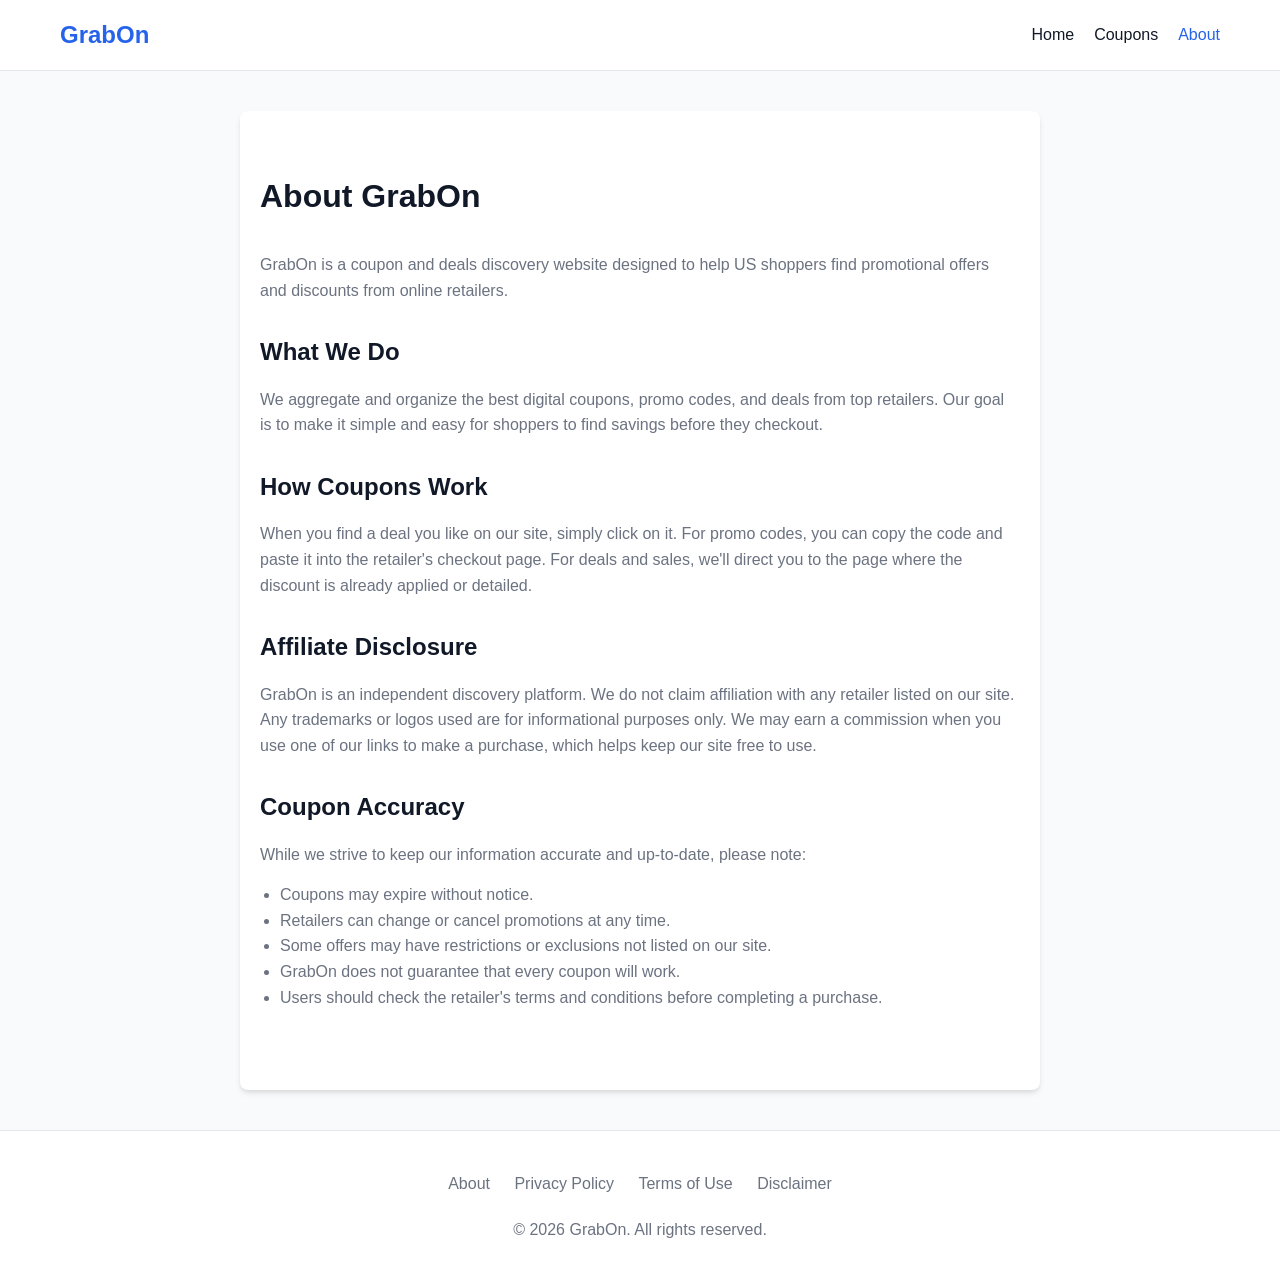
==== about.html @ a4d5845e "Update website" ====
<!DOCTYPE html>
<html lang="en">
<head>
    <meta charset="UTF-8">
    <meta name="viewport" content="width=device-width, initial-scale=1.0">
    <title>About Us - GrabOn</title>
    <link rel="stylesheet" href="css/style.css">
</head>
<body>

    <header>
        <div class="container header-inner">
            <a href="index.html" class="logo">GrabOn</a>
            <nav class="nav-links" id="nav-links">
                <a href="index.html">Home</a>
                <a href="coupons.html">Coupons</a>
                <a href="about.html" style="color:var(--primary);">About</a>
            </nav>
            <button class="mobile-menu-btn" id="mobile-menu-btn">☰</button>
        </div>
    </header>

    <div class="container">
        <div class="text-page">
            <h1>About GrabOn</h1>
            <p>GrabOn is a coupon and deals discovery website designed to help US shoppers find promotional offers and discounts from online retailers.</p>
            
            <h2>What We Do</h2>
            <p>We aggregate and organize the best digital coupons, promo codes, and deals from top retailers. Our goal is to make it simple and easy for shoppers to find savings before they checkout.</p>
            
            <h2>How Coupons Work</h2>
            <p>When you find a deal you like on our site, simply click on it. For promo codes, you can copy the code and paste it into the retailer's checkout page. For deals and sales, we'll direct you to the page where the discount is already applied or detailed.</p>
            
            <h2>Affiliate Disclosure</h2>
            <p>GrabOn is an independent discovery platform. We do not claim affiliation with any retailer listed on our site. Any trademarks or logos used are for informational purposes only. We may earn a commission when you use one of our links to make a purchase, which helps keep our site free to use.</p>
            
            <h2>Coupon Accuracy</h2>
            <p>While we strive to keep our information accurate and up-to-date, please note:</p>
            <ul>
                <li>Coupons may expire without notice.</li>
                <li>Retailers can change or cancel promotions at any time.</li>
                <li>Some offers may have restrictions or exclusions not listed on our site.</li>
                <li>GrabOn does not guarantee that every coupon will work.</li>
                <li>Users should check the retailer's terms and conditions before completing a purchase.</li>
            </ul>
        </div>
    </div>

    <footer>
        <div class="container">
            <div class="footer-links">
                <a href="about.html">About</a>
                <a href="privacy-policy.html">Privacy Policy</a>
                <a href="terms.html">Terms of Use</a>
                <a href="disclaimer.html">Disclaimer</a>
            </div>
            <p>&copy; 2026 GrabOn. All rights reserved.</p>
        </div>
    </footer>

    <script src="js/script.js"></script>
</body>
</html>
---- css/style.css ----
/* style.css */
:root {
    --primary: #2563eb;
    --primary-hover: #1d4ed8;
    --success: #16a34a;
    --success-hover: #15803d;
    --dark: #111827;
    --muted: #6b7280;
    --light: #f8fafc;
    --border: #e5e7eb;
    --white: #ffffff;
    --shadow: 0 4px 6px -1px rgba(0, 0, 0, 0.1), 0 2px 4px -1px rgba(0, 0, 0, 0.06);
    --shadow-lg: 0 10px 15px -3px rgba(0, 0, 0, 0.1), 0 4px 6px -2px rgba(0, 0, 0, 0.05);
    --radius: 8px;
    --radius-lg: 12px;
}

* {
    box-sizing: border-box;
    margin: 0;
    padding: 0;
}

body {
    font-family: -apple-system, BlinkMacSystemFont, "Segoe UI", Roboto, Helvetica, Arial, sans-serif;
    color: var(--dark);
    background-color: var(--light);
    line-height: 1.6;
}

a {
    color: var(--primary);
    text-decoration: none;
}

a:hover {
    text-decoration: underline;
}

img {
    max-width: 100%;
    height: auto;
}

.container {
    max-width: 1200px;
    margin: 0 auto;
    padding: 0 20px;
}

/* Header */
header {
    background-color: var(--white);
    border-bottom: 1px solid var(--border);
    position: sticky;
    top: 0;
    z-index: 100;
}

.header-inner {
    display: flex;
    justify-content: space-between;
    align-items: center;
    height: 70px;
}

.logo {
    font-size: 1.5rem;
    font-weight: 700;
    color: var(--primary);
    text-decoration: none;
}

.logo:hover {
    text-decoration: none;
}

.nav-links {
    display: flex;
    gap: 20px;
}

.nav-links a {
    color: var(--dark);
    font-weight: 500;
}

.nav-links a:hover {
    color: var(--primary);
    text-decoration: none;
}

.header-search {
    display: flex;
    align-items: center;
}

.header-search input {
    padding: 8px 12px;
    border: 1px solid var(--border);
    border-radius: var(--radius) 0 0 var(--radius);
    outline: none;
    font-size: 0.9rem;
}

.header-search button {
    padding: 8px 16px;
    background-color: var(--primary);
    color: var(--white);
    border: 1px solid var(--primary);
    border-radius: 0 var(--radius) var(--radius) 0;
    cursor: pointer;
    font-size: 0.9rem;
}

.mobile-menu-btn {
    display: none;
    background: none;
    border: none;
    font-size: 1.5rem;
    cursor: pointer;
    color: var(--dark);
}

/* Hero */
.hero {
    background-color: var(--white);
    padding: 60px 20px;
    text-align: center;
    border-bottom: 1px solid var(--border);
}

.hero h1 {
    font-size: 2.5rem;
    margin-bottom: 15px;
}

.hero p {
    font-size: 1.2rem;
    color: var(--muted);
    margin-bottom: 30px;
}

.hero-search {
    max-width: 600px;
    margin: 0 auto;
    display: flex;
    box-shadow: var(--shadow);
    border-radius: var(--radius);
}

.hero-search input {
    flex-grow: 1;
    padding: 15px 20px;
    border: 1px solid var(--border);
    border-radius: var(--radius) 0 0 var(--radius);
    font-size: 1rem;
    outline: none;
}

.hero-search button {
    padding: 15px 30px;
    background-color: var(--primary);
    color: var(--white);
    border: none;
    border-radius: 0 var(--radius) var(--radius) 0;
    font-size: 1rem;
    font-weight: 600;
    cursor: pointer;
}

/* Sections */
.section {
    padding: 60px 0;
}

.section-title {
    font-size: 2rem;
    margin-bottom: 30px;
    text-align: center;
}

/* Stores */
.stores-grid {
    display: grid;
    grid-template-columns: repeat(auto-fill, minmax(200px, 1fr));
    gap: 20px;
}

.store-card {
    background: var(--white);
    border: 1px solid var(--border);
    border-radius: var(--radius);
    padding: 20px;
    text-align: center;
    transition: transform 0.2s, box-shadow 0.2s;
}

.store-card:hover {
    transform: translateY(-5px);
    box-shadow: var(--shadow);
}

.store-icon {
    width: 60px;
    height: 60px;
    background-color: var(--light);
    border-radius: 50%;
    display: flex;
    align-items: center;
    justify-content: center;
    margin: 0 auto 15px;
    font-size: 1.5rem;
    font-weight: bold;
    color: var(--primary);
}

.store-name {
    font-weight: 600;
    font-size: 1.1rem;
    margin-bottom: 5px;
}

.store-deals {
    color: var(--muted);
    font-size: 0.9rem;
    margin-bottom: 15px;
}

.btn-outline {
    display: inline-block;
    padding: 8px 16px;
    border: 1px solid var(--primary);
    color: var(--primary);
    border-radius: var(--radius);
    font-weight: 500;
    transition: all 0.2s;
}

.btn-outline:hover {
    background-color: var(--primary);
    color: var(--white);
    text-decoration: none;
}

/* Coupons Grid */
.coupons-grid {
    display: grid;
    grid-template-columns: repeat(auto-fill, minmax(300px, 1fr));
    gap: 20px;
}

.coupon-card {
    background: var(--white);
    border: 1px solid var(--border);
    border-radius: var(--radius-lg);
    padding: 20px;
    display: flex;
    flex-direction: column;
    box-shadow: var(--shadow);
    transition: transform 0.2s;
}

.coupon-card:hover {
    transform: translateY(-3px);
}

.coupon-header {
    display: flex;
    justify-content: space-between;
    align-items: center;
    margin-bottom: 15px;
}

.coupon-store {
    font-weight: 700;
    font-size: 1.2rem;
    color: var(--dark);
}

.badge {
    padding: 4px 8px;
    border-radius: 4px;
    font-size: 0.8rem;
    font-weight: 700;
}

.badge-coupon {
    background-color: #fef3c7;
    color: #b45309;
}

.badge-deal {
    background-color: #d1fae5;
    color: var(--success);
}

.coupon-discount {
    font-size: 1.8rem;
    font-weight: 800;
    color: var(--success);
    margin-bottom: 10px;
}

.coupon-title {
    font-size: 1.1rem;
    font-weight: 600;
    margin-bottom: 10px;
}

.coupon-desc {
    color: var(--muted);
    font-size: 0.95rem;
    margin-bottom: 15px;
    flex-grow: 1;
}

.coupon-meta {
    display: flex;
    justify-content: space-between;
    font-size: 0.85rem;
    color: var(--muted);
    margin-bottom: 15px;
}

.btn-get-coupon {
    width: 100%;
    padding: 12px;
    background-color: var(--success);
    color: var(--white);
    border: none;
    border-radius: var(--radius);
    font-weight: 600;
    font-size: 1rem;
    cursor: pointer;
    transition: background-color 0.2s;
}

.btn-get-coupon:hover {
    background-color: var(--success-hover);
}

/* Modal */
.modal-overlay {
    position: fixed;
    top: 0;
    left: 0;
    width: 100%;
    height: 100%;
    background-color: rgba(17, 24, 39, 0.7);
    display: flex;
    align-items: center;
    justify-content: center;
    z-index: 1000;
    opacity: 0;
    visibility: hidden;
    transition: all 0.3s;
}

.modal-overlay.active {
    opacity: 1;
    visibility: visible;
}

.modal {
    background: var(--white);
    border-radius: var(--radius-lg);
    width: 90%;
    max-width: 500px;
    padding: 30px;
    position: relative;
    text-align: center;
    box-shadow: var(--shadow-lg);
    transform: scale(0.9);
    transition: transform 0.3s;
}

.modal-overlay.active .modal {
    transform: scale(1);
}

.modal-close {
    position: absolute;
    top: 15px;
    right: 15px;
    background: none;
    border: none;
    font-size: 1.5rem;
    cursor: pointer;
    color: var(--muted);
}

.modal-discount {
    font-size: 2.5rem;
    font-weight: 800;
    color: var(--success);
    margin-bottom: 5px;
}

.modal-store {
    font-size: 1.2rem;
    font-weight: 600;
    margin-bottom: 20px;
}

.modal-title {
    margin-bottom: 25px;
    color: var(--muted);
}

.code-box {
    background: var(--light);
    border: 2px dashed var(--border);
    border-radius: var(--radius);
    padding: 15px;
    font-size: 1.5rem;
    font-family: monospace;
    font-weight: bold;
    letter-spacing: 2px;
    margin-bottom: 20px;
}

.btn-copy {
    display: block;
    width: 100%;
    padding: 15px;
    background-color: var(--primary);
    color: var(--white);
    border: none;
    border-radius: var(--radius);
    font-weight: 600;
    font-size: 1.1rem;
    cursor: pointer;
    margin-bottom: 15px;
}

.btn-copy:hover {
    background-color: var(--primary-hover);
}

.btn-visit {
    display: block;
    width: 100%;
    padding: 15px;
    background-color: var(--white);
    color: var(--dark);
    border: 1px solid var(--border);
    border-radius: var(--radius);
    font-weight: 600;
    font-size: 1.1rem;
    cursor: pointer;
    text-decoration: none;
}

.btn-visit:hover {
    background-color: var(--light);
    text-decoration: none;
}

.copy-success {
    color: var(--success);
    font-weight: 600;
    margin-top: -10px;
    margin-bottom: 15px;
    display: none;
}

/* Features */
.features-grid {
    display: grid;
    grid-template-columns: repeat(auto-fit, minmax(250px, 1fr));
    gap: 30px;
    text-align: center;
}

.feature-card {
    padding: 20px;
}

.feature-icon {
    width: 80px;
    height: 80px;
    background-color: var(--primary);
    color: var(--white);
    border-radius: 50%;
    display: flex;
    align-items: center;
    justify-content: center;
    font-size: 2rem;
    margin: 0 auto 20px;
}

/* Newsletter */
.newsletter {
    background-color: var(--dark);
    color: var(--white);
    text-align: center;
    padding: 60px 20px;
}

.newsletter h2 {
    margin-bottom: 15px;
}

.newsletter p {
    margin-bottom: 30px;
    color: #9ca3af;
}

.newsletter-form {
    max-width: 500px;
    margin: 0 auto;
    display: flex;
}

.newsletter-form input {
    flex-grow: 1;
    padding: 12px 20px;
    border: none;
    border-radius: var(--radius) 0 0 var(--radius);
    outline: none;
}

.newsletter-form button {
    padding: 12px 25px;
    background-color: var(--primary);
    color: var(--white);
    border: none;
    border-radius: 0 var(--radius) var(--radius) 0;
    cursor: pointer;
    font-weight: 600;
}

.newsletter-msg {
    margin-top: 15px;
    color: var(--success);
    display: none;
}

/* Footer */
footer {
    background-color: var(--white);
    border-top: 1px solid var(--border);
    padding: 40px 20px;
    text-align: center;
    color: var(--muted);
}

.footer-links {
    margin-bottom: 20px;
}

.footer-links a {
    color: var(--muted);
    margin: 0 10px;
}

.footer-links a:hover {
    color: var(--primary);
}

/* Coupons Page Layout */
.coupons-layout {
    display: flex;
    gap: 30px;
    margin-top: 40px;
}

.sidebar {
    width: 250px;
    flex-shrink: 0;
}

.main-content {
    flex-grow: 1;
}

.filter-group {
    background: var(--white);
    border: 1px solid var(--border);
    border-radius: var(--radius);
    padding: 20px;
    margin-bottom: 20px;
}

.filter-group h3 {
    margin-bottom: 15px;
    font-size: 1.1rem;
    border-bottom: 1px solid var(--border);
    padding-bottom: 10px;
}

.filter-btn {
    display: block;
    width: 100%;
    text-align: left;
    background: none;
    border: none;
    padding: 8px 0;
    color: var(--muted);
    cursor: pointer;
    font-size: 1rem;
}

.filter-btn:hover, .filter-btn.active {
    color: var(--primary);
    font-weight: 600;
}

.filter-select {
    width: 100%;
    padding: 10px;
    border: 1px solid var(--border);
    border-radius: var(--radius);
    outline: none;
}

.page-header {
    display: flex;
    justify-content: space-between;
    align-items: center;
    margin-bottom: 20px;
}

/* Text Pages */
.text-page {
    max-width: 800px;
    margin: 0 auto;
    padding: 60px 20px;
    background: var(--white);
    border-radius: var(--radius);
    margin-top: 40px;
    margin-bottom: 40px;
    box-shadow: var(--shadow);
}

.text-page h1 {
    margin-bottom: 30px;
    color: var(--dark);
}

.text-page h2 {
    margin-top: 30px;
    margin-bottom: 15px;
}

.text-page p {
    margin-bottom: 15px;
    color: var(--muted);
}

.text-page ul {
    margin-bottom: 20px;
    margin-left: 20px;
    color: var(--muted);
}

/* Responsive */
@media (max-width: 768px) {
    .header-inner {
        flex-wrap: wrap;
    }
    
    .nav-links {
        display: none;
        width: 100%;
        flex-direction: column;
        background: var(--white);
        position: absolute;
        top: 70px;
        left: 0;
        padding: 20px;
        box-shadow: var(--shadow);
        border-bottom: 1px solid var(--border);
    }
    
    .nav-links.active {
        display: flex;
    }
    
    .header-search {
        display: none;
    }
    
    .mobile-menu-btn {
        display: block;
    }
    
    .coupons-layout {
        flex-direction: column;
    }
    
    .sidebar {
        width: 100%;
    }
}
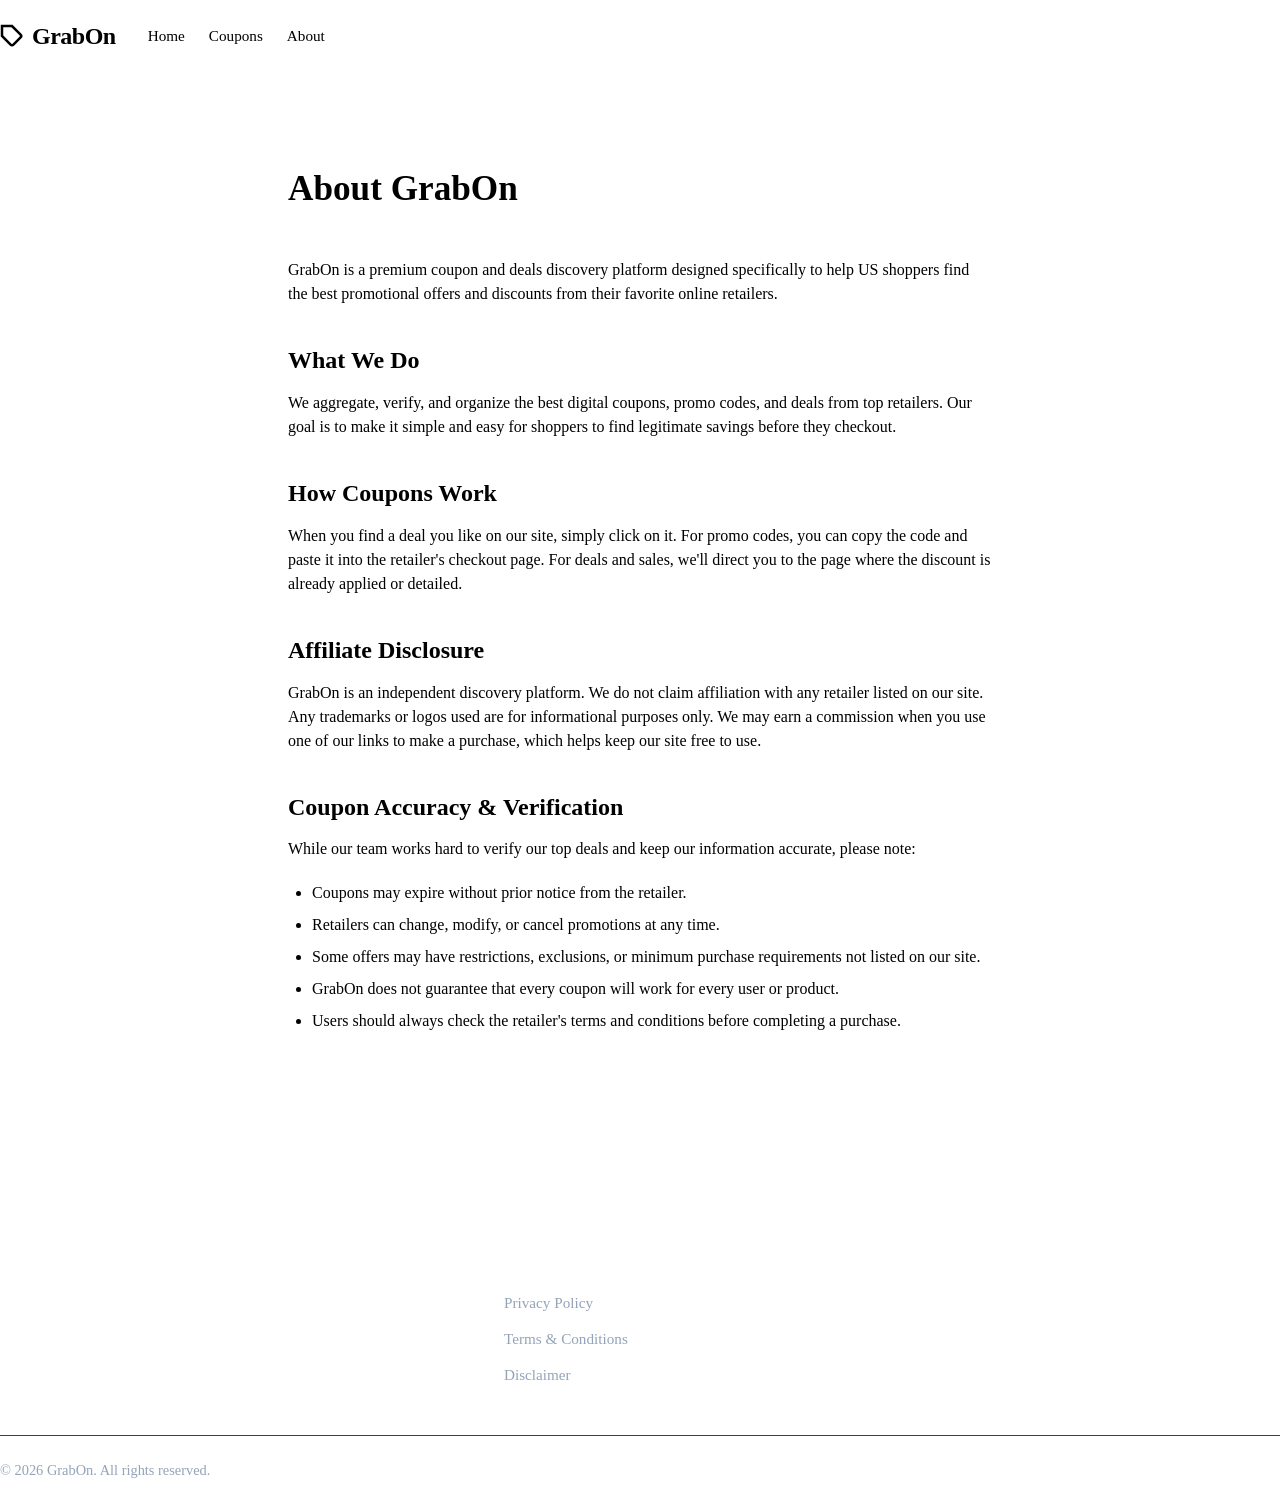
==== commit 0ae94dcf: "Redesign website" ====
--- a/about.html
+++ b/about.html
@@ -8,25 +8,32 @@
 </head>
 <body>
 
-    <header>
-        <div class="container header-inner">
-            <a href="index.html" class="logo">GrabOn</a>
-            <nav class="nav-links" id="nav-links">
-                <a href="index.html">Home</a>
-                <a href="coupons.html">Coupons</a>
-                <a href="about.html" style="color:var(--primary);">About</a>
-            </nav>
-            <button class="mobile-menu-btn" id="mobile-menu-btn">☰</button>
+    <header class="header">
+        <div class="container header-container">
+            <div class="header-left">
+                <a href="index.html" class="logo">
+                    <svg width="24" height="24" viewBox="0 0 24 24" fill="none" stroke="currentColor" stroke-width="2.5"><path d="M20.59 13.41l-7.17 7.17a2 2 0 0 1-2.83 0L2 12V2h10l8.59 8.59a2 2 0 0 1 0 2.82z"></path></svg>
+                    GrabOn
+                </a>
+                <nav class="nav-desktop">
+                    <a href="index.html">Home</a>
+                    <a href="coupons.html">Coupons</a>
+                    <a href="about.html" class="active">About</a>
+                </nav>
+            </div>
+            <button class="menu-toggle" id="mobile-menu-btn">
+                <svg width="24" height="24" viewBox="0 0 24 24" fill="none" stroke="currentColor" stroke-width="2"><path d="M3 12h18M3 6h18M3 18h18"></path></svg>
+            </button>
         </div>
     </header>
 
-    <div class="container">
-        <div class="text-page">
+    <div class="container text-page-layout">
+        <div class="prose">
             <h1>About GrabOn</h1>
-            <p>GrabOn is a coupon and deals discovery website designed to help US shoppers find promotional offers and discounts from online retailers.</p>
+            <p>GrabOn is a premium coupon and deals discovery platform designed specifically to help US shoppers find the best promotional offers and discounts from their favorite online retailers.</p>
             
             <h2>What We Do</h2>
-            <p>We aggregate and organize the best digital coupons, promo codes, and deals from top retailers. Our goal is to make it simple and easy for shoppers to find savings before they checkout.</p>
+            <p>We aggregate, verify, and organize the best digital coupons, promo codes, and deals from top retailers. Our goal is to make it simple and easy for shoppers to find legitimate savings before they checkout.</p>
             
             <h2>How Coupons Work</h2>
             <p>When you find a deal you like on our site, simply click on it. For promo codes, you can copy the code and paste it into the retailer's checkout page. For deals and sales, we'll direct you to the page where the discount is already applied or detailed.</p>
@@ -34,30 +41,42 @@
             <h2>Affiliate Disclosure</h2>
             <p>GrabOn is an independent discovery platform. We do not claim affiliation with any retailer listed on our site. Any trademarks or logos used are for informational purposes only. We may earn a commission when you use one of our links to make a purchase, which helps keep our site free to use.</p>
             
-            <h2>Coupon Accuracy</h2>
-            <p>While we strive to keep our information accurate and up-to-date, please note:</p>
+            <h2>Coupon Accuracy & Verification</h2>
+            <p>While our team works hard to verify our top deals and keep our information accurate, please note:</p>
             <ul>
-                <li>Coupons may expire without notice.</li>
-                <li>Retailers can change or cancel promotions at any time.</li>
-                <li>Some offers may have restrictions or exclusions not listed on our site.</li>
-                <li>GrabOn does not guarantee that every coupon will work.</li>
-                <li>Users should check the retailer's terms and conditions before completing a purchase.</li>
+                <li>Coupons may expire without prior notice from the retailer.</li>
+                <li>Retailers can change, modify, or cancel promotions at any time.</li>
+                <li>Some offers may have restrictions, exclusions, or minimum purchase requirements not listed on our site.</li>
+                <li>GrabOn does not guarantee that every coupon will work for every user or product.</li>
+                <li>Users should always check the retailer's terms and conditions before completing a purchase.</li>
             </ul>
         </div>
     </div>
 
-    <footer>
+    <!-- Footer -->
+    <footer class="footer">
         <div class="container">
-            <div class="footer-links">
-                <a href="about.html">About</a>
-                <a href="privacy-policy.html">Privacy Policy</a>
-                <a href="terms.html">Terms of Use</a>
-                <a href="disclaimer.html">Disclaimer</a>
+            <div class="footer-grid">
+                <div class="footer-brand">
+                    <a href="index.html" class="logo">
+                        <svg width="24" height="24" viewBox="0 0 24 24" fill="none" stroke="currentColor" stroke-width="2.5"><path d="M20.59 13.41l-7.17 7.17a2 2 0 0 1-2.83 0L2 12V2h10l8.59 8.59a2 2 0 0 1 0 2.82z"></path></svg>
+                        GrabOn
+                    </a>
+                </div>
+                <div class="footer-col">
+                    <h4>Legal</h4>
+                    <ul>
+                        <li><a href="privacy-policy.html">Privacy Policy</a></li>
+                        <li><a href="terms.html">Terms & Conditions</a></li>
+                        <li><a href="disclaimer.html">Disclaimer</a></li>
+                    </ul>
+                </div>
             </div>
-            <p>&copy; 2026 GrabOn. All rights reserved.</p>
+            <div class="footer-bottom">
+                <p>&copy; 2026 GrabOn. All rights reserved.</p>
+            </div>
         </div>
     </footer>
-
     <script src="js/script.js"></script>
 </body>
 </html>
--- a/css/style.css
+++ b/css/style.css
@@ -1,360 +1,955 @@
-/* style.css */
+/* ==========================================================================
+   Base Styles & Variables
+   ========================================================================== */
 :root {
-    --primary: #2563eb;
-    --primary-hover: #1d4ed8;
-    --success: #16a34a;
-    --success-hover: #15803d;
-    --dark: #111827;
-    --muted: #6b7280;
-    --light: #f8fafc;
-    --border: #e5e7eb;
-    --white: #ffffff;
-    --shadow: 0 4px 6px -1px rgba(0, 0, 0, 0.1), 0 2px 4px -1px rgba(0, 0, 0, 0.06);
-    --shadow-lg: 0 10px 15px -3px rgba(0, 0, 0, 0.1), 0 4px 6px -2px rgba(0, 0, 0, 0.05);
-    --radius: 8px;
+:root {
+    /* Colors - Eye Catchy Palette */
+    --primary: #4F46E5; /* Vibrant Indigo */
+    --primary-hover: #4338CA;
+    --primary-light: #EEF2FF;
+    --accent: #F97316; /* Vibrant Orange for pop */
+    --accent-hover: #EA580C;
+    --success: #10B981; /* Emerald Green */
+    --success-light: #D1FAE5;
+    --warning: #F59E0B;
+    --danger: #EF4444; /* Red for discounts */
+    
+    --dark: #0F172A;
+    --text-main: #1E293B;
+    --text-muted: #475569;
+    --bg-main: #F4F6F9; /* Slightly deeper contrast bg */
+    --bg-surface: #FFFFFF;
+    --border: #E2E8F0;
+    
+    /* Typography */
+    --font-sans: 'Inter', system-ui, -apple-system, BlinkMacSystemFont, 'Segoe UI', Roboto, sans-serif;
+    
+    /* Shadows - More pronounced */
+    --shadow-sm: 0 2px 4px 0 rgba(0, 0, 0, 0.05);
+    --shadow-md: 0 10px 15px -3px rgba(0, 0, 0, 0.08), 0 4px 6px -4px rgba(0, 0, 0, 0.04);
+    --shadow-lg: 0 20px 25px -5px rgba(0, 0, 0, 0.1), 0 8px 10px -6px rgba(0, 0, 0, 0.05);
+    --shadow-glow: 0 0 15px rgba(79, 70, 229, 0.3);
+    
+    /* Radii */
+    --radius-sm: 6px;
+    --radius-md: 8px;
     --radius-lg: 12px;
-}
-
-* {
+    --radius-xl: 16px;
+    
+    /* Spacing */
+    --container-max: 1280px;
+    --container-px: 24px;
+    --section-py: 64px;
+}
+
+*, *::before, *::after {
     box-sizing: border-box;
     margin: 0;
     padding: 0;
 }
 
+html {
+    scroll-behavior: smooth;
+}
+
 body {
-    font-family: -apple-system, BlinkMacSystemFont, "Segoe UI", Roboto, Helvetica, Arial, sans-serif;
-    color: var(--dark);
-    background-color: var(--light);
-    line-height: 1.6;
+    font-family: var(--font-sans);
+    color: var(--text-main);
+    background-color: var(--bg-main);
+    line-height: 1.5;
+    -webkit-font-smoothing: antialiased;
 }
 
 a {
     color: var(--primary);
     text-decoration: none;
+    transition: color 0.2s;
 }
 
 a:hover {
-    text-decoration: underline;
+    color: var(--primary-hover);
 }
 
 img {
     max-width: 100%;
     height: auto;
+    display: block;
+}
+
+ul {
+    list-style: none;
+}
+
+button {
+    font-family: inherit;
+    cursor: pointer;
 }
 
 .container {
-    max-width: 1200px;
+    max-width: var(--container-max);
     margin: 0 auto;
-    padding: 0 20px;
-}
-
-/* Header */
-header {
-    background-color: var(--white);
+    padding: 0 var(--container-px);
+    width: 100%;
+}
+
+/* ==========================================================================
+   Typography
+   ========================================================================== */
+h1, h2, h3, h4, h5, h6 {
+    color: var(--dark);
+    font-weight: 700;
+    line-height: 1.2;
+}
+
+.section-title {
+    font-size: 1.875rem;
+    margin-bottom: 2rem;
+}
+
+.section-subtitle {
+    font-size: 1.125rem;
+    color: var(--text-muted);
+    margin-top: -1.5rem;
+    margin-bottom: 2rem;
+}
+
+/* ==========================================================================
+   Header & Navigation
+   ========================================================================== */
+.header {
+    background: var(--bg-surface);
     border-bottom: 1px solid var(--border);
     position: sticky;
     top: 0;
-    z-index: 100;
-}
-
-.header-inner {
-    display: flex;
+    z-index: 1000;
+    box-shadow: var(--shadow-sm);
+}
+
+.header-container {
+    display: flex;
+    align-items: center;
     justify-content: space-between;
-    align-items: center;
-    height: 70px;
+    height: 72px;
+}
+
+.header-left {
+    display: flex;
+    align-items: center;
+    gap: 2rem;
 }
 
 .logo {
     font-size: 1.5rem;
-    font-weight: 700;
+    font-weight: 800;
     color: var(--primary);
-    text-decoration: none;
-}
-
-.logo:hover {
-    text-decoration: none;
-}
-
-.nav-links {
-    display: flex;
-    gap: 20px;
-}
-
-.nav-links a {
-    color: var(--dark);
+    letter-spacing: -0.5px;
+    display: flex;
+    align-items: center;
+    gap: 8px;
+}
+
+.nav-desktop {
+    display: flex;
+    gap: 1.5rem;
+    align-items: center;
+}
+
+.nav-desktop a {
+    color: var(--text-main);
     font-weight: 500;
-}
-
-.nav-links a:hover {
+    font-size: 0.95rem;
+    padding: 8px 0;
+    position: relative;
+}
+
+.nav-desktop a:hover,
+.nav-desktop a.active {
     color: var(--primary);
-    text-decoration: none;
+}
+
+.nav-desktop a::after {
+    content: '';
+    position: absolute;
+    bottom: 0;
+    left: 0;
+    width: 100%;
+    height: 2px;
+    background: var(--primary);
+    transform: scaleX(0);
+    transition: transform 0.2s ease;
+    transform-origin: left;
+}
+
+.nav-desktop a:hover::after,
+.nav-desktop a.active::after {
+    transform: scaleX(1);
+}
+
+.header-right {
+    display: flex;
+    align-items: center;
+    gap: 1rem;
 }
 
 .header-search {
-    display: flex;
-    align-items: center;
+    position: relative;
+    width: 280px;
 }
 
 .header-search input {
-    padding: 8px 12px;
+    width: 100%;
+    padding: 10px 16px 10px 40px;
     border: 1px solid var(--border);
-    border-radius: var(--radius) 0 0 var(--radius);
+    border-radius: 9999px;
+    background: var(--bg-main);
+    font-size: 0.9rem;
+    transition: all 0.2s;
+}
+
+.header-search input:focus {
     outline: none;
-    font-size: 0.9rem;
-}
-
-.header-search button {
-    padding: 8px 16px;
-    background-color: var(--primary);
-    color: var(--white);
-    border: 1px solid var(--primary);
-    border-radius: 0 var(--radius) var(--radius) 0;
-    cursor: pointer;
-    font-size: 0.9rem;
-}
-
-.mobile-menu-btn {
+    border-color: var(--primary);
+    background: var(--bg-surface);
+    box-shadow: 0 0 0 3px var(--primary-light);
+}
+
+.header-search svg {
+    position: absolute;
+    left: 14px;
+    top: 50%;
+    transform: translateY(-50%);
+    color: var(--text-muted);
+    width: 18px;
+    height: 18px;
+}
+
+.menu-toggle {
     display: none;
     background: none;
     border: none;
-    font-size: 1.5rem;
+    color: var(--text-main);
+    padding: 8px;
+}
+
+/* ==========================================================================
+   Hero Section
+   ========================================================================== */
+.hero {
+    background: linear-gradient(135deg, #4F46E5 0%, #7C3AED 100%);
+    position: relative;
+    overflow: hidden;
+    padding: 5rem 0 4rem;
+    text-align: center;
+    color: white;
+}
+
+/* Decorative background elements */
+.hero::before {
+    content: '';
+    position: absolute;
+    top: -50%;
+    left: -10%;
+    width: 50%;
+    height: 200%;
+    background: radial-gradient(circle, rgba(255,255,255,0.1) 0%, rgba(255,255,255,0) 70%);
+    transform: rotate(30deg);
+}
+.hero::after {
+    content: '';
+    position: absolute;
+    bottom: -20%;
+    right: -5%;
+    width: 40%;
+    height: 100%;
+    background: radial-gradient(circle, rgba(249,115,22,0.2) 0%, rgba(255,255,255,0) 70%);
+}
+
+.hero .container {
+    position: relative;
+    z-index: 2;
+}
+
+.hero-badge {
+    display: inline-flex;
+    align-items: center;
+    gap: 8px;
+    background: rgba(255, 255, 255, 0.2);
+    backdrop-filter: blur(10px);
+    border: 1px solid rgba(255, 255, 255, 0.3);
+    padding: 8px 16px;
+    border-radius: 9999px;
+    font-size: 0.9rem;
+    font-weight: 600;
+    color: white;
+    margin-bottom: 1.5rem;
+    box-shadow: 0 4px 15px rgba(0,0,0,0.1);
+}
+
+.hero-badge span {
+    color: #FDE047; /* Bright yellow check */
+}
+
+.hero-title {
+    font-size: 3.5rem;
+    font-weight: 800;
+    letter-spacing: -1px;
+    margin-bottom: 1.25rem;
+    color: white;
+    text-shadow: 0 2px 10px rgba(0,0,0,0.2);
+}
+
+.hero-subtitle {
+    font-size: 1.2rem;
+    color: rgba(255, 255, 255, 0.9);
+    max-width: 600px;
+    margin: 0 auto 2.5rem;
+}
+
+.hero-search-wrapper {
+    max-width: 750px;
+    margin: 0 auto 2.5rem;
+    position: relative;
+    display: flex;
+    box-shadow: 0 20px 25px -5px rgba(0, 0, 0, 0.2), 0 8px 10px -6px rgba(0, 0, 0, 0.1);
+    border-radius: 9999px;
+    background: var(--bg-surface);
+    padding: 8px;
+    transition: transform 0.3s ease;
+}
+
+.hero-search-wrapper:focus-within {
+    transform: translateY(-2px);
+    box-shadow: 0 25px 30px -5px rgba(0, 0, 0, 0.3), 0 10px 12px -6px rgba(0, 0, 0, 0.2);
+}
+
+.hero-search-wrapper input {
+    flex-grow: 1;
+    border: none;
+    padding: 16px 24px;
+    font-size: 1.1rem;
+    color: var(--dark);
+    background: transparent;
+    outline: none;
+}
+
+.hero-search-wrapper input::placeholder {
+    color: #94A3B8;
+}
+
+.btn-primary {
+    background: linear-gradient(135deg, var(--accent) 0%, #EA580C 100%);
+    color: white;
+    border: none;
+    padding: 14px 32px;
+    font-size: 1.05rem;
+    font-weight: 700;
+    border-radius: 9999px;
+    transition: all 0.2s;
+    display: inline-flex;
+    align-items: center;
+    justify-content: center;
+    gap: 8px;
+    box-shadow: 0 4px 14px rgba(249, 115, 22, 0.4);
+    text-transform: uppercase;
+    letter-spacing: 0.5px;
+}
+
+.btn-primary:hover {
+    background: linear-gradient(135deg, #EA580C 0%, #C2410C 100%);
+    transform: translateY(-1px);
+    box-shadow: 0 6px 20px rgba(249, 115, 22, 0.6);
+}
+
+.hero-trust {
+    display: flex;
+    justify-content: center;
+    gap: 2.5rem;
+    color: rgba(255, 255, 255, 0.9);
+    font-size: 0.95rem;
+    font-weight: 600;
+}
+
+.hero-trust-item {
+    display: flex;
+    align-items: center;
+    gap: 6px;
+}
+
+/* ==========================================================================
+   Sections Grid & Layout
+   ========================================================================== */
+.section {
+    padding: var(--section-py) 0;
+}
+
+.section-header {
+    display: flex;
+    justify-content: space-between;
+    align-items: flex-end;
+    margin-bottom: 2rem;
+}
+
+.section-header h2 {
+    margin-bottom: 0;
+}
+
+.view-all-link {
+    font-weight: 600;
+    font-size: 0.95rem;
+    display: flex;
+    align-items: center;
+    gap: 4px;
+}
+
+/* ==========================================================================
+   Coupon Cards
+   ========================================================================== */
+.deals-grid {
+    display: grid;
+    grid-template-columns: repeat(auto-fill, minmax(320px, 1fr));
+    gap: 30px;
+}
+
+.coupon-card {
+    background: var(--bg-surface);
+    border: 1px solid var(--border);
+    border-radius: var(--radius-xl);
+    padding: 24px;
+    display: flex;
+    flex-direction: column;
+    position: relative;
+    transition: transform 0.3s cubic-bezier(0.4, 0, 0.2, 1), box-shadow 0.3s cubic-bezier(0.4, 0, 0.2, 1);
+    box-shadow: 0 4px 6px -1px rgba(0, 0, 0, 0.05);
+}
+
+.coupon-card:hover {
+    transform: translateY(-6px);
+    box-shadow: var(--shadow-lg);
+    border-color: var(--primary-light);
+}
+
+.coupon-card::before {
+    content: '';
+    position: absolute;
+    top: 0;
+    left: 0;
+    right: 0;
+    height: 4px;
+    background: linear-gradient(90deg, var(--primary), var(--accent));
+    border-radius: var(--radius-xl) var(--radius-xl) 0 0;
+    opacity: 0;
+    transition: opacity 0.3s;
+}
+
+.coupon-card:hover::before {
+    opacity: 1;
+}
+
+.card-top {
+    display: flex;
+    justify-content: space-between;
+    align-items: flex-start;
+    margin-bottom: 20px;
+}
+
+.store-info {
+    display: flex;
+    align-items: center;
+    gap: 12px;
+}
+
+.store-logo-sm {
+    width: 56px;
+    height: 56px;
+    border-radius: var(--radius-md);
+    display: flex;
+    align-items: center;
+    justify-content: center;
+    font-weight: 800;
+    font-size: 1.4rem;
+    color: white;
+    background: linear-gradient(135deg, var(--primary) 0%, #818CF8 100%);
+    box-shadow: 0 4px 10px rgba(79, 70, 229, 0.2);
+}
+
+.store-name-sm {
+    font-weight: 700;
+    color: var(--text-main);
+    font-size: 1rem;
+}
+
+.badge {
+    padding: 6px 10px;
+    border-radius: 6px;
+    font-size: 0.75rem;
+    font-weight: 800;
+    text-transform: uppercase;
+    letter-spacing: 0.5px;
+}
+
+.badge.verified {
+    background: #DCFCE7;
+    color: #059669;
+    display: flex;
+    align-items: center;
+    gap: 4px;
+    box-shadow: 0 2px 5px rgba(16, 185, 129, 0.1);
+}
+
+.badge.deal-type {
+    background: var(--primary-light);
+    color: var(--primary);
+}
+
+.coupon-discount {
+    font-size: 1.8rem;
+    font-weight: 900;
+    color: var(--danger);
+    margin-bottom: 10px;
+    line-height: 1.1;
+    letter-spacing: -0.5px;
+}
+
+.coupon-desc {
+    color: var(--text-main);
+    font-size: 1.05rem;
+    font-weight: 600;
+    margin-bottom: 24px;
+    flex-grow: 1;
+    line-height: 1.4;
+}
+
+.card-bottom {
+    display: flex;
+    flex-direction: column;
+    gap: 16px;
+    margin-top: auto;
+}
+
+.btn-get-deal {
+    width: 100%;
+    padding: 14px;
+    background: var(--primary-light);
+    color: var(--primary);
+    border: none;
+    border-radius: var(--radius-md);
+    font-weight: 700;
+    font-size: 1rem;
+    text-align: center;
+    transition: all 0.2s;
     cursor: pointer;
-    color: var(--dark);
-}
-
-/* Hero */
-.hero {
-    background-color: var(--white);
-    padding: 60px 20px;
-    text-align: center;
-    border-bottom: 1px solid var(--border);
-}
-
-.hero h1 {
-    font-size: 2.5rem;
-    margin-bottom: 15px;
-}
-
-.hero p {
-    font-size: 1.2rem;
-    color: var(--muted);
-    margin-bottom: 30px;
-}
-
-.hero-search {
-    max-width: 600px;
-    margin: 0 auto;
-    display: flex;
-    box-shadow: var(--shadow);
-    border-radius: var(--radius);
-}
-
-.hero-search input {
-    flex-grow: 1;
-    padding: 15px 20px;
-    border: 1px solid var(--border);
-    border-radius: var(--radius) 0 0 var(--radius);
-    font-size: 1rem;
-    outline: none;
-}
-
-.hero-search button {
-    padding: 15px 30px;
-    background-color: var(--primary);
-    color: var(--white);
-    border: none;
-    border-radius: 0 var(--radius) var(--radius) 0;
-    font-size: 1rem;
-    font-weight: 600;
-    cursor: pointer;
-}
-
-/* Sections */
-.section {
-    padding: 60px 0;
-}
-
-.section-title {
-    font-size: 2rem;
-    margin-bottom: 30px;
-    text-align: center;
-}
-
-/* Stores */
+}
+
+.btn-get-deal:hover {
+    background: var(--primary);
+    color: white;
+    box-shadow: var(--shadow-glow);
+}
+
+.card-meta {
+    display: flex;
+    justify-content: space-between;
+    font-size: 0.8rem;
+    color: var(--text-muted);
+}
+
+/* ==========================================================================
+   Popular Stores
+   ========================================================================== */
 .stores-grid {
     display: grid;
     grid-template-columns: repeat(auto-fill, minmax(200px, 1fr));
+    gap: 24px;
+}
+
+.store-card {
+    background: var(--bg-surface);
+    border: 1px solid var(--border);
+    border-radius: var(--radius-xl);
+    padding: 32px 24px;
+    text-align: center;
+    transition: all 0.3s cubic-bezier(0.4, 0, 0.2, 1);
+    display: flex;
+    flex-direction: column;
+    align-items: center;
+    box-shadow: 0 4px 6px -1px rgba(0, 0, 0, 0.05);
+}
+
+.store-card:hover {
+    transform: translateY(-6px);
+    box-shadow: var(--shadow-lg);
+    border-color: var(--primary-light);
+}
+
+.store-logo-lg {
+    width: 80px;
+    height: 80px;
+    background: linear-gradient(135deg, #10B981 0%, #059669 100%);
+    border-radius: 50%;
+    display: flex;
+    align-items: center;
+    justify-content: center;
+    font-size: 2.5rem;
+    font-weight: 900;
+    color: white;
+    margin-bottom: 20px;
+    box-shadow: 0 8px 20px rgba(16, 185, 129, 0.3);
+}
+
+/* Give different colors to different store circles based on nth-child for variety */
+.store-card:nth-child(2n) .store-logo-lg {
+    background: linear-gradient(135deg, #F59E0B 0%, #D97706 100%);
+    box-shadow: 0 8px 20px rgba(245, 158, 11, 0.3);
+}
+.store-card:nth-child(3n) .store-logo-lg {
+    background: linear-gradient(135deg, #EC4899 0%, #BE185D 100%);
+    box-shadow: 0 8px 20px rgba(236, 72, 153, 0.3);
+}
+.store-card:nth-child(4n) .store-logo-lg {
+    background: linear-gradient(135deg, #3B82F6 0%, #1D4ED8 100%);
+    box-shadow: 0 8px 20px rgba(59, 130, 246, 0.3);
+}
+.store-card:nth-child(5n) .store-logo-lg {
+    background: linear-gradient(135deg, #8B5CF6 0%, #6D28D9 100%);
+    box-shadow: 0 8px 20px rgba(139, 92, 246, 0.3);
+}
+
+.store-card h3 {
+    font-size: 1.25rem;
+    font-weight: 800;
+    margin-bottom: 6px;
+    color: var(--dark);
+}
+
+.store-card p {
+    font-size: 0.95rem;
+    font-weight: 600;
+    color: var(--accent);
+    margin-bottom: 20px;
+}
+
+.store-link {
+    font-size: 1rem;
+    font-weight: 700;
+    color: var(--primary);
+    display: inline-flex;
+    align-items: center;
+    gap: 6px;
+    padding: 8px 16px;
+    border-radius: 9999px;
+    background: var(--primary-light);
+    transition: all 0.2s;
+}
+.store-card:hover .store-link {
+    background: var(--primary);
+    color: white;
+}
+
+/* ==========================================================================
+   Categories
+   ========================================================================== */
+.categories-grid {
+    display: grid;
+    grid-template-columns: repeat(auto-fill, minmax(160px, 1fr));
     gap: 20px;
 }
 
-.store-card {
-    background: var(--white);
+.category-card {
+    background: var(--bg-surface);
     border: 1px solid var(--border);
-    border-radius: var(--radius);
-    padding: 20px;
+    border-radius: var(--radius-xl);
+    padding: 24px 16px;
     text-align: center;
-    transition: transform 0.2s, box-shadow 0.2s;
-}
-
-.store-card:hover {
+    transition: all 0.3s cubic-bezier(0.4, 0, 0.2, 1);
+    box-shadow: 0 4px 6px -1px rgba(0, 0, 0, 0.05);
+}
+
+.category-card:hover {
     transform: translateY(-5px);
-    box-shadow: var(--shadow);
-}
-
-.store-icon {
-    width: 60px;
-    height: 60px;
-    background-color: var(--light);
+    border-color: var(--primary);
+    background: var(--primary-light);
+    box-shadow: var(--shadow-md);
+}
+
+.cat-icon {
+    font-size: 2.5rem;
+    margin-bottom: 16px;
+    display: inline-block;
+    transition: transform 0.3s;
+}
+.category-card:hover .cat-icon {
+    transform: scale(1.1);
+}
+
+.category-card span {
+    display: block;
+    font-weight: 700;
+    color: var(--dark);
+    font-size: 1.05rem;
+}
+
+/* ==========================================================================
+   How It Works & Trust
+   ========================================================================== */
+.bg-light-alt {
+    background-color: var(--bg-surface);
+}
+
+.steps-grid, .trust-grid {
+    display: grid;
+    grid-template-columns: repeat(auto-fit, minmax(250px, 1fr));
+    gap: 32px;
+}
+
+.step-card, .trust-card {
+    text-align: center;
+    padding: 24px;
+}
+
+.step-icon {
+    width: 64px;
+    height: 64px;
+    background: var(--primary-light);
+    color: var(--primary);
     border-radius: 50%;
     display: flex;
     align-items: center;
     justify-content: center;
-    margin: 0 auto 15px;
     font-size: 1.5rem;
-    font-weight: bold;
+    font-weight: 700;
+    margin: 0 auto 20px;
+}
+
+.trust-icon {
     color: var(--primary);
-}
-
-.store-name {
+    margin-bottom: 16px;
+}
+
+.step-card h3, .trust-card h3 {
+    font-size: 1.2rem;
+    margin-bottom: 12px;
+}
+
+.step-card p, .trust-card p {
+    color: var(--text-muted);
+    font-size: 0.95rem;
+}
+
+/* ==========================================================================
+   Footer
+   ========================================================================== */
+.footer {
+    background: var(--dark);
+    color: white;
+    padding: 64px 0 24px;
+}
+
+.footer-grid {
+    display: grid;
+    grid-template-columns: 2fr 1fr 1fr 1fr;
+    gap: 40px;
+    margin-bottom: 48px;
+}
+
+.footer-brand .logo {
+    color: white;
+    margin-bottom: 16px;
+    display: inline-block;
+}
+
+.footer-brand p {
+    color: #94A3B8;
+    font-size: 0.95rem;
+    max-width: 300px;
+}
+
+.footer-col h4 {
+    font-size: 1.1rem;
     font-weight: 600;
-    font-size: 1.1rem;
-    margin-bottom: 5px;
-}
-
-.store-deals {
-    color: var(--muted);
+    margin-bottom: 20px;
+}
+
+.footer-col ul {
+    display: flex;
+    flex-direction: column;
+    gap: 12px;
+}
+
+.footer-col a {
+    color: #94A3B8;
+    font-size: 0.95rem;
+    transition: color 0.2s;
+}
+
+.footer-col a:hover {
+    color: white;
+}
+
+.footer-bottom {
+    border-top: 1px solid #334155;
+    padding-top: 24px;
+    display: flex;
+    justify-content: space-between;
+    align-items: center;
+    color: #94A3B8;
     font-size: 0.9rem;
-    margin-bottom: 15px;
-}
-
-.btn-outline {
-    display: inline-block;
-    padding: 8px 16px;
-    border: 1px solid var(--primary);
-    color: var(--primary);
-    border-radius: var(--radius);
-    font-weight: 500;
-    transition: all 0.2s;
-}
-
-.btn-outline:hover {
-    background-color: var(--primary);
-    color: var(--white);
-    text-decoration: none;
-}
-
-/* Coupons Grid */
-.coupons-grid {
-    display: grid;
-    grid-template-columns: repeat(auto-fill, minmax(300px, 1fr));
-    gap: 20px;
-}
-
-.coupon-card {
-    background: var(--white);
+}
+
+/* ==========================================================================
+   Coupons Directory Layout
+   ========================================================================== */
+.page-layout {
+    display: flex;
+    gap: 32px;
+    padding: 32px 0 64px;
+}
+
+.sidebar {
+    width: 280px;
+    flex-shrink: 0;
+}
+
+.main-content {
+    flex-grow: 1;
+}
+
+.filter-box {
+    background: var(--bg-surface);
     border: 1px solid var(--border);
     border-radius: var(--radius-lg);
-    padding: 20px;
+    padding: 24px;
+    margin-bottom: 24px;
+}
+
+.filter-box h3 {
+    font-size: 1.1rem;
+    margin-bottom: 16px;
+    padding-bottom: 12px;
+    border-bottom: 1px solid var(--border);
+}
+
+.filter-search {
+    width: 100%;
+    padding: 10px 12px;
+    border: 1px solid var(--border);
+    border-radius: var(--radius-md);
+    margin-bottom: 16px;
+    font-size: 0.95rem;
+}
+
+.filter-search:focus {
+    outline: none;
+    border-color: var(--primary);
+}
+
+.filter-list {
     display: flex;
     flex-direction: column;
-    box-shadow: var(--shadow);
-    transition: transform 0.2s;
-}
-
-.coupon-card:hover {
-    transform: translateY(-3px);
-}
-
-.coupon-header {
+    gap: 8px;
+}
+
+.filter-btn {
+    text-align: left;
+    background: transparent;
+    border: none;
+    color: var(--text-muted);
+    font-size: 0.95rem;
+    padding: 6px 0;
     display: flex;
     justify-content: space-between;
     align-items: center;
-    margin-bottom: 15px;
-}
-
-.coupon-store {
-    font-weight: 700;
-    font-size: 1.2rem;
-    color: var(--dark);
-}
-
-.badge {
-    padding: 4px 8px;
-    border-radius: 4px;
-    font-size: 0.8rem;
-    font-weight: 700;
-}
-
-.badge-coupon {
-    background-color: #fef3c7;
-    color: #b45309;
-}
-
-.badge-deal {
-    background-color: #d1fae5;
-    color: var(--success);
-}
-
-.coupon-discount {
+}
+
+.filter-btn:hover, .filter-btn.active {
+    color: var(--primary);
+    font-weight: 600;
+}
+
+.page-controls {
+    display: flex;
+    justify-content: space-between;
+    align-items: center;
+    margin-bottom: 24px;
+}
+
+.page-title {
     font-size: 1.8rem;
-    font-weight: 800;
-    color: var(--success);
-    margin-bottom: 10px;
-}
-
-.coupon-title {
-    font-size: 1.1rem;
-    font-weight: 600;
-    margin-bottom: 10px;
-}
-
-.coupon-desc {
-    color: var(--muted);
-    font-size: 0.95rem;
-    margin-bottom: 15px;
-    flex-grow: 1;
-}
-
-.coupon-meta {
-    display: flex;
-    justify-content: space-between;
-    font-size: 0.85rem;
-    color: var(--muted);
-    margin-bottom: 15px;
-}
-
-.btn-get-coupon {
-    width: 100%;
-    padding: 12px;
-    background-color: var(--success);
-    color: var(--white);
-    border: none;
-    border-radius: var(--radius);
-    font-weight: 600;
-    font-size: 1rem;
-    cursor: pointer;
-    transition: background-color 0.2s;
-}
-
-.btn-get-coupon:hover {
-    background-color: var(--success-hover);
-}
-
-/* Modal */
+    margin: 0;
+}
+
+.sort-select {
+    padding: 8px 12px;
+    border: 1px solid var(--border);
+    border-radius: var(--radius-md);
+    background: var(--bg-surface);
+    font-size: 0.9rem;
+    outline: none;
+}
+
+/* ==========================================================================
+   Text Pages
+   ========================================================================== */
+.text-page-layout {
+    padding: 48px 0 80px;
+}
+
+.prose {
+    max-width: 800px;
+    margin: 0 auto;
+    background: var(--bg-surface);
+    padding: 48px;
+    border-radius: var(--radius-lg);
+    border: 1px solid var(--border);
+    box-shadow: var(--shadow-sm);
+}
+
+.prose h1 {
+    font-size: 2.2rem;
+    margin-bottom: 1.5rem;
+    padding-bottom: 1.5rem;
+    border-bottom: 1px solid var(--border);
+}
+
+.prose h2 {
+    font-size: 1.5rem;
+    margin-top: 2.5rem;
+    margin-bottom: 1rem;
+}
+
+.prose p {
+    color: var(--text-muted);
+    margin-bottom: 1.25rem;
+}
+
+.prose ul {
+    margin-bottom: 1.5rem;
+    padding-left: 1.5rem;
+    color: var(--text-muted);
+    list-style-type: disc;
+}
+
+.prose li {
+    margin-bottom: 0.5rem;
+}
+
+/* ==========================================================================
+   Modal & Toast
+   ========================================================================== */
 .modal-overlay {
     position: fixed;
     top: 0;
     left: 0;
-    width: 100%;
-    height: 100%;
-    background-color: rgba(17, 24, 39, 0.7);
+    right: 0;
+    bottom: 0;
+    background: rgba(15, 23, 42, 0.7);
     display: flex;
     align-items: center;
     justify-content: center;
-    z-index: 1000;
+    z-index: 2000;
     opacity: 0;
     visibility: hidden;
-    transition: all 0.3s;
+    transition: all 0.3s ease;
+    padding: 20px;
 }
 
 .modal-overlay.active {
@@ -362,335 +957,179 @@
     visibility: visible;
 }
 
-.modal {
-    background: var(--white);
-    border-radius: var(--radius-lg);
-    width: 90%;
-    max-width: 500px;
-    padding: 30px;
+.modal-content {
+    background: var(--bg-surface);
+    width: 100%;
+    max-width: 480px;
+    border-radius: var(--radius-xl);
+    padding: 40px;
     position: relative;
     text-align: center;
+    transform: scale(0.95) translateY(20px);
+    transition: all 0.3s ease;
     box-shadow: var(--shadow-lg);
-    transform: scale(0.9);
-    transition: transform 0.3s;
-}
-
-.modal-overlay.active .modal {
-    transform: scale(1);
+}
+
+.modal-overlay.active .modal-content {
+    transform: scale(1) translateY(0);
 }
 
 .modal-close {
     position: absolute;
-    top: 15px;
-    right: 15px;
-    background: none;
+    top: 20px;
+    right: 20px;
+    background: #F1F5F9;
     border: none;
-    font-size: 1.5rem;
-    cursor: pointer;
-    color: var(--muted);
-}
-
-.modal-discount {
-    font-size: 2.5rem;
-    font-weight: 800;
-    color: var(--success);
-    margin-bottom: 5px;
-}
-
-.modal-store {
-    font-size: 1.2rem;
-    font-weight: 600;
-    margin-bottom: 20px;
-}
-
-.modal-title {
-    margin-bottom: 25px;
-    color: var(--muted);
-}
-
-.code-box {
-    background: var(--light);
-    border: 2px dashed var(--border);
-    border-radius: var(--radius);
-    padding: 15px;
-    font-size: 1.5rem;
-    font-family: monospace;
-    font-weight: bold;
-    letter-spacing: 2px;
-    margin-bottom: 20px;
-}
-
-.btn-copy {
-    display: block;
-    width: 100%;
-    padding: 15px;
-    background-color: var(--primary);
-    color: var(--white);
-    border: none;
-    border-radius: var(--radius);
-    font-weight: 600;
-    font-size: 1.1rem;
-    cursor: pointer;
-    margin-bottom: 15px;
-}
-
-.btn-copy:hover {
-    background-color: var(--primary-hover);
-}
-
-.btn-visit {
-    display: block;
-    width: 100%;
-    padding: 15px;
-    background-color: var(--white);
+    width: 32px;
+    height: 32px;
+    border-radius: 50%;
+    display: flex;
+    align-items: center;
+    justify-content: center;
+    color: var(--text-muted);
+    transition: background 0.2s;
+}
+
+.modal-close:hover {
+    background: #E2E8F0;
     color: var(--dark);
-    border: 1px solid var(--border);
-    border-radius: var(--radius);
-    font-weight: 600;
-    font-size: 1.1rem;
-    cursor: pointer;
-    text-decoration: none;
-}
-
-.btn-visit:hover {
-    background-color: var(--light);
-    text-decoration: none;
-}
-
-.copy-success {
-    color: var(--success);
-    font-weight: 600;
-    margin-top: -10px;
-    margin-bottom: 15px;
-    display: none;
-}
-
-/* Features */
-.features-grid {
-    display: grid;
-    grid-template-columns: repeat(auto-fit, minmax(250px, 1fr));
-    gap: 30px;
-    text-align: center;
-}
-
-.feature-card {
-    padding: 20px;
-}
-
-.feature-icon {
+}
+
+.modal-store-logo {
     width: 80px;
     height: 80px;
-    background-color: var(--primary);
-    color: var(--white);
-    border-radius: 50%;
+    border-radius: var(--radius-md);
+    border: 1px solid var(--border);
+    margin: 0 auto 20px;
     display: flex;
     align-items: center;
     justify-content: center;
     font-size: 2rem;
-    margin: 0 auto 20px;
-}
-
-/* Newsletter */
-.newsletter {
-    background-color: var(--dark);
-    color: var(--white);
-    text-align: center;
-    padding: 60px 20px;
-}
-
-.newsletter h2 {
-    margin-bottom: 15px;
-}
-
-.newsletter p {
-    margin-bottom: 30px;
-    color: #9ca3af;
-}
-
-.newsletter-form {
-    max-width: 500px;
-    margin: 0 auto;
-    display: flex;
-}
-
-.newsletter-form input {
-    flex-grow: 1;
-    padding: 12px 20px;
+    font-weight: 800;
+    color: var(--primary);
+    background: var(--bg-main);
+}
+
+.modal-title {
+    font-size: 1.5rem;
+    margin-bottom: 8px;
+}
+
+.modal-desc {
+    color: var(--text-muted);
+    margin-bottom: 24px;
+}
+
+.code-container {
+    background: var(--bg-main);
+    border: 2px dashed var(--border);
+    border-radius: var(--radius-md);
+    padding: 20px;
+    margin-bottom: 24px;
+    display: flex;
+    justify-content: center;
+    align-items: center;
+}
+
+.code-text {
+    font-size: 1.5rem;
+    font-weight: 700;
+    letter-spacing: 2px;
+    font-family: monospace;
+    color: var(--dark);
+}
+
+.btn-copy {
+    width: 100%;
+    padding: 16px;
+    background: var(--primary);
+    color: white;
     border: none;
-    border-radius: var(--radius) 0 0 var(--radius);
-    outline: none;
-}
-
-.newsletter-form button {
-    padding: 12px 25px;
-    background-color: var(--primary);
-    color: var(--white);
-    border: none;
-    border-radius: 0 var(--radius) var(--radius) 0;
-    cursor: pointer;
+    border-radius: var(--radius-md);
+    font-size: 1.1rem;
     font-weight: 600;
-}
-
-.newsletter-msg {
-    margin-top: 15px;
-    color: var(--success);
-    display: none;
-}
-
-/* Footer */
-footer {
-    background-color: var(--white);
-    border-top: 1px solid var(--border);
-    padding: 40px 20px;
-    text-align: center;
-    color: var(--muted);
-}
-
-.footer-links {
-    margin-bottom: 20px;
-}
-
-.footer-links a {
-    color: var(--muted);
-    margin: 0 10px;
-}
-
-.footer-links a:hover {
-    color: var(--primary);
-}
-
-/* Coupons Page Layout */
-.coupons-layout {
-    display: flex;
-    gap: 30px;
-    margin-top: 40px;
-}
-
-.sidebar {
-    width: 250px;
-    flex-shrink: 0;
-}
-
-.main-content {
-    flex-grow: 1;
-}
-
-.filter-group {
-    background: var(--white);
-    border: 1px solid var(--border);
-    border-radius: var(--radius);
-    padding: 20px;
-    margin-bottom: 20px;
-}
-
-.filter-group h3 {
-    margin-bottom: 15px;
-    font-size: 1.1rem;
-    border-bottom: 1px solid var(--border);
-    padding-bottom: 10px;
-}
-
-.filter-btn {
-    display: block;
-    width: 100%;
-    text-align: left;
-    background: none;
-    border: none;
-    padding: 8px 0;
-    color: var(--muted);
-    cursor: pointer;
-    font-size: 1rem;
-}
-
-.filter-btn:hover, .filter-btn.active {
-    color: var(--primary);
-    font-weight: 600;
-}
-
-.filter-select {
-    width: 100%;
-    padding: 10px;
-    border: 1px solid var(--border);
-    border-radius: var(--radius);
-    outline: none;
-}
-
-.page-header {
-    display: flex;
-    justify-content: space-between;
-    align-items: center;
-    margin-bottom: 20px;
-}
-
-/* Text Pages */
-.text-page {
-    max-width: 800px;
-    margin: 0 auto;
-    padding: 60px 20px;
-    background: var(--white);
-    border-radius: var(--radius);
-    margin-top: 40px;
-    margin-bottom: 40px;
-    box-shadow: var(--shadow);
-}
-
-.text-page h1 {
-    margin-bottom: 30px;
-    color: var(--dark);
-}
-
-.text-page h2 {
-    margin-top: 30px;
-    margin-bottom: 15px;
-}
-
-.text-page p {
-    margin-bottom: 15px;
-    color: var(--muted);
-}
-
-.text-page ul {
-    margin-bottom: 20px;
-    margin-left: 20px;
-    color: var(--muted);
-}
-
-/* Responsive */
+    margin-bottom: 16px;
+    transition: background 0.2s;
+}
+
+.btn-copy:hover {
+    background: var(--primary-hover);
+}
+
+.btn-copy.success {
+    background: var(--success);
+}
+
+.toast {
+    position: fixed;
+    bottom: 24px;
+    right: 24px;
+    background: var(--dark);
+    color: white;
+    padding: 12px 24px;
+    border-radius: var(--radius-md);
+    font-weight: 500;
+    box-shadow: var(--shadow-lg);
+    z-index: 3000;
+    transform: translateY(100px);
+    opacity: 0;
+    transition: all 0.3s ease;
+}
+
+.toast.show {
+    transform: translateY(0);
+    opacity: 1;
+}
+
+/* ==========================================================================
+   Responsive
+   ========================================================================== */
+@media (max-width: 1024px) {
+    .hero-title { font-size: 2.5rem; }
+    .page-layout { flex-direction: column; }
+    .sidebar { width: 100%; }
+    .footer-grid { grid-template-columns: 1fr 1fr; }
+}
+
 @media (max-width: 768px) {
-    .header-inner {
-        flex-wrap: wrap;
+    .nav-desktop, .header-search { display: none; }
+    .menu-toggle { display: block; }
+    
+    .hero-title { font-size: 2rem; }
+    .hero-search-wrapper { flex-direction: column; background: transparent; box-shadow: none; padding: 0; }
+    .hero-search-wrapper input { background: white; margin-bottom: 12px; border-radius: var(--radius-md); box-shadow: var(--shadow-sm); }
+    .hero-search-wrapper .btn-primary { border-radius: var(--radius-md); width: 100%; }
+    
+    .hero-trust { flex-direction: column; align-items: center; gap: 12px; }
+    
+    .footer-grid { grid-template-columns: 1fr; gap: 32px; }
+    .footer-bottom { flex-direction: column; text-align: center; gap: 16px; }
+    
+    .prose { padding: 24px; }
+    
+    .mobile-menu {
+        position: fixed;
+        top: 73px;
+        left: 0;
+        right: 0;
+        background: var(--bg-surface);
+        padding: 24px;
+        box-shadow: var(--shadow-md);
+        display: flex;
+        flex-direction: column;
+        gap: 16px;
+        transform: translateY(-150%);
+        transition: transform 0.3s ease;
+        z-index: 999;
     }
-    
-    .nav-links {
-        display: none;
-        width: 100%;
-        flex-direction: column;
-        background: var(--white);
-        position: absolute;
-        top: 70px;
-        left: 0;
-        padding: 20px;
-        box-shadow: var(--shadow);
+    .mobile-menu.open {
+        transform: translateY(0);
+    }
+    .mobile-menu a {
+        font-size: 1.1rem;
+        font-weight: 500;
+        color: var(--text-main);
+        padding: 8px 0;
         border-bottom: 1px solid var(--border);
     }
-    
-    .nav-links.active {
-        display: flex;
-    }
-    
-    .header-search {
-        display: none;
-    }
-    
-    .mobile-menu-btn {
-        display: block;
-    }
-    
-    .coupons-layout {
-        flex-direction: column;
-    }
-    
-    .sidebar {
-        width: 100%;
-    }
-}
+}
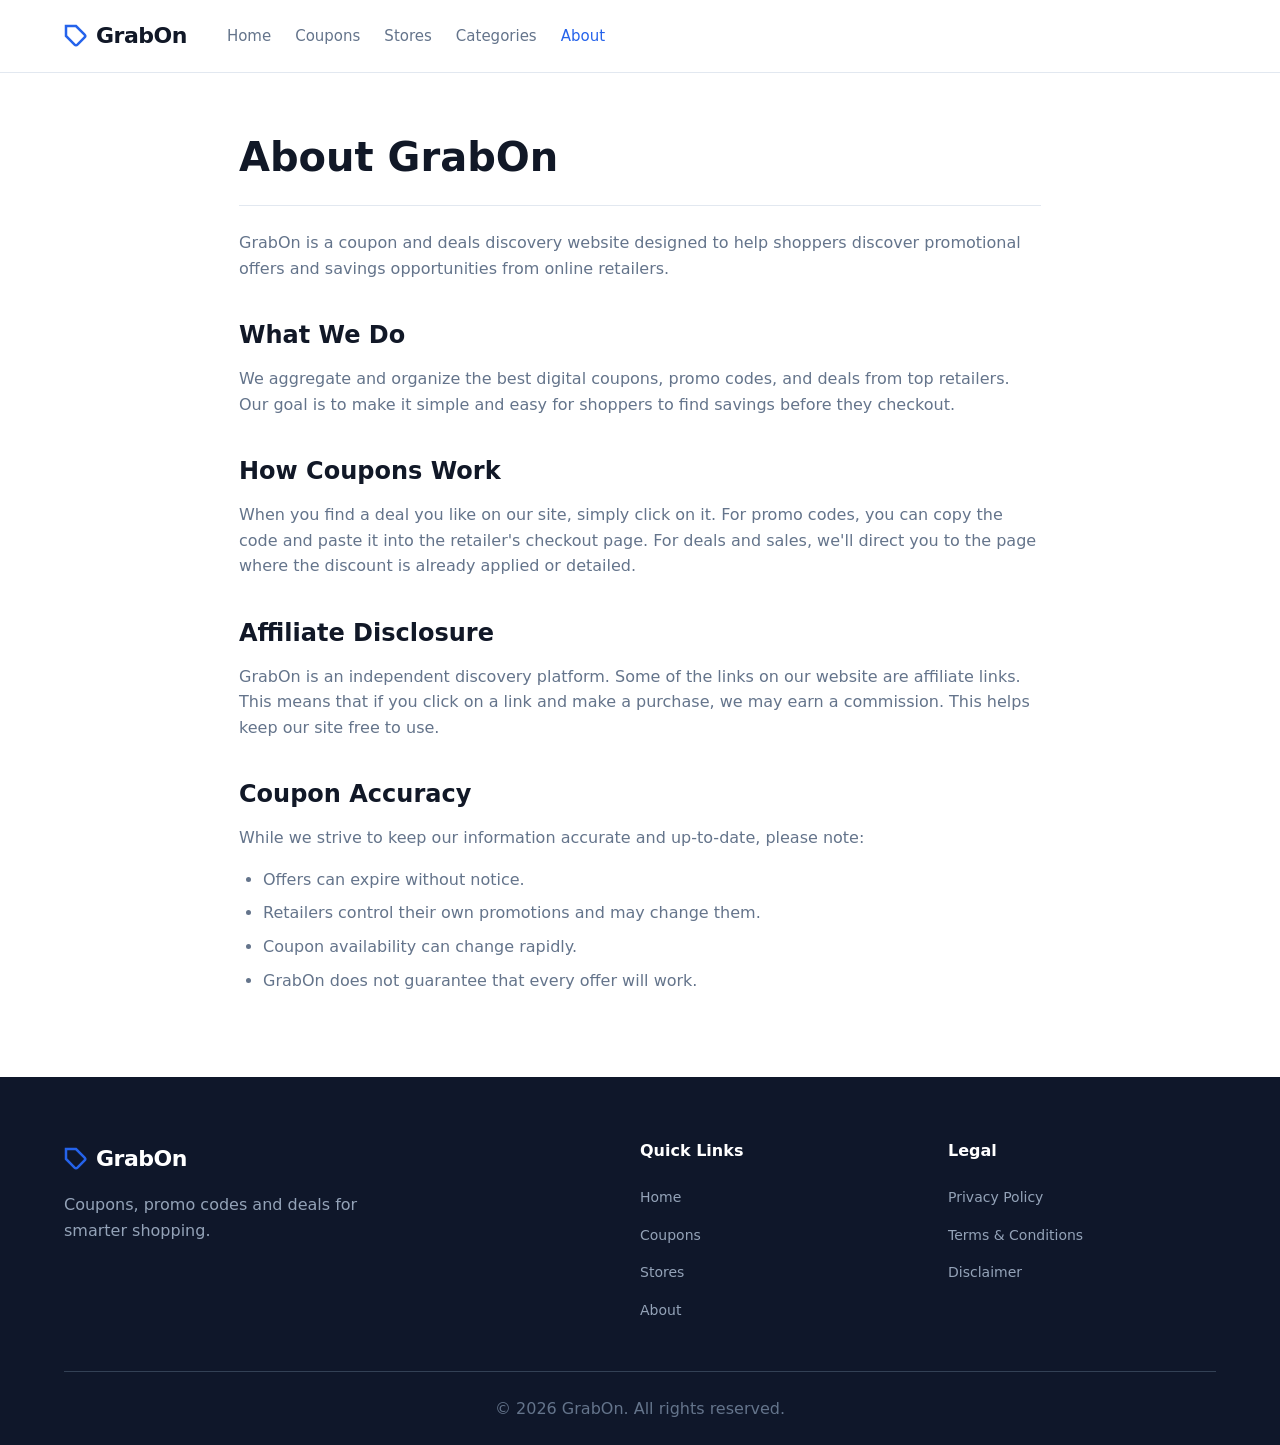
==== commit f196d565: "Redesign website" ====
--- a/about.html
+++ b/about.html
@@ -3,11 +3,12 @@
 <head>
     <meta charset="UTF-8">
     <meta name="viewport" content="width=device-width, initial-scale=1.0">
-    <title>About Us - GrabOn</title>
+    <title>About GrabOn — Coupons & Deals</title>
     <link rel="stylesheet" href="css/style.css">
 </head>
 <body>
 
+    <!-- Header -->
     <header class="header">
         <div class="container header-container">
             <div class="header-left">
@@ -18,37 +19,46 @@
                 <nav class="nav-desktop">
                     <a href="index.html">Home</a>
                     <a href="coupons.html">Coupons</a>
+                    <a href="coupons.html">Stores</a>
+                    <a href="coupons.html">Categories</a>
                     <a href="about.html" class="active">About</a>
                 </nav>
             </div>
-            <button class="menu-toggle" id="mobile-menu-btn">
-                <svg width="24" height="24" viewBox="0 0 24 24" fill="none" stroke="currentColor" stroke-width="2"><path d="M3 12h18M3 6h18M3 18h18"></path></svg>
-            </button>
+            
+            <div class="header-right">
+                <button class="menu-toggle" id="mobile-menu-btn">
+                    <svg width="24" height="24" viewBox="0 0 24 24" fill="none" stroke="currentColor" stroke-width="2"><path d="M3 12h18M3 6h18M3 18h18"></path></svg>
+                </button>
+            </div>
+        </div>
+        <div class="mobile-menu" id="mobile-menu">
+            <a href="index.html">Home</a>
+            <a href="coupons.html">Coupons & Deals</a>
+            <a href="about.html">About GrabOn</a>
         </div>
     </header>
 
-    <div class="container text-page-layout">
-        <div class="prose">
+    <div class="container">
+        <div class="text-page">
             <h1>About GrabOn</h1>
-            <p>GrabOn is a premium coupon and deals discovery platform designed specifically to help US shoppers find the best promotional offers and discounts from their favorite online retailers.</p>
+            <p>GrabOn is a coupon and deals discovery website designed to help shoppers discover promotional offers and savings opportunities from online retailers.</p>
             
             <h2>What We Do</h2>
-            <p>We aggregate, verify, and organize the best digital coupons, promo codes, and deals from top retailers. Our goal is to make it simple and easy for shoppers to find legitimate savings before they checkout.</p>
+            <p>We aggregate and organize the best digital coupons, promo codes, and deals from top retailers. Our goal is to make it simple and easy for shoppers to find savings before they checkout.</p>
             
             <h2>How Coupons Work</h2>
             <p>When you find a deal you like on our site, simply click on it. For promo codes, you can copy the code and paste it into the retailer's checkout page. For deals and sales, we'll direct you to the page where the discount is already applied or detailed.</p>
             
             <h2>Affiliate Disclosure</h2>
-            <p>GrabOn is an independent discovery platform. We do not claim affiliation with any retailer listed on our site. Any trademarks or logos used are for informational purposes only. We may earn a commission when you use one of our links to make a purchase, which helps keep our site free to use.</p>
+            <p>GrabOn is an independent discovery platform. Some of the links on our website are affiliate links. This means that if you click on a link and make a purchase, we may earn a commission. This helps keep our site free to use.</p>
             
-            <h2>Coupon Accuracy & Verification</h2>
-            <p>While our team works hard to verify our top deals and keep our information accurate, please note:</p>
+            <h2>Coupon Accuracy</h2>
+            <p>While we strive to keep our information accurate and up-to-date, please note:</p>
             <ul>
-                <li>Coupons may expire without prior notice from the retailer.</li>
-                <li>Retailers can change, modify, or cancel promotions at any time.</li>
-                <li>Some offers may have restrictions, exclusions, or minimum purchase requirements not listed on our site.</li>
-                <li>GrabOn does not guarantee that every coupon will work for every user or product.</li>
-                <li>Users should always check the retailer's terms and conditions before completing a purchase.</li>
+                <li>Offers can expire without notice.</li>
+                <li>Retailers control their own promotions and may change them.</li>
+                <li>Coupon availability can change rapidly.</li>
+                <li>GrabOn does not guarantee that every offer will work.</li>
             </ul>
         </div>
     </div>
@@ -58,12 +68,22 @@
         <div class="container">
             <div class="footer-grid">
                 <div class="footer-brand">
-                    <a href="index.html" class="logo">
+                    <div class="logo">
                         <svg width="24" height="24" viewBox="0 0 24 24" fill="none" stroke="currentColor" stroke-width="2.5"><path d="M20.59 13.41l-7.17 7.17a2 2 0 0 1-2.83 0L2 12V2h10l8.59 8.59a2 2 0 0 1 0 2.82z"></path></svg>
                         GrabOn
-                    </a>
+                    </div>
+                    <p>Coupons, promo codes and deals for smarter shopping.</p>
                 </div>
-                <div class="footer-col">
+                <div class="footer-links">
+                    <h4>Quick Links</h4>
+                    <ul>
+                        <li><a href="index.html">Home</a></li>
+                        <li><a href="coupons.html">Coupons</a></li>
+                        <li><a href="coupons.html">Stores</a></li>
+                        <li><a href="about.html">About</a></li>
+                    </ul>
+                </div>
+                <div class="footer-links">
                     <h4>Legal</h4>
                     <ul>
                         <li><a href="privacy-policy.html">Privacy Policy</a></li>
@@ -77,6 +97,7 @@
             </div>
         </div>
     </footer>
+
     <script src="js/script.js"></script>
 </body>
 </html>
--- a/css/style.css
+++ b/css/style.css
@@ -1,45 +1,25 @@
 /* ==========================================================================
-   Base Styles & Variables
+   RESET & VARIABLES
    ========================================================================== */
 :root {
-:root {
-    /* Colors - Eye Catchy Palette */
-    --primary: #4F46E5; /* Vibrant Indigo */
-    --primary-hover: #4338CA;
-    --primary-light: #EEF2FF;
-    --accent: #F97316; /* Vibrant Orange for pop */
-    --accent-hover: #EA580C;
-    --success: #10B981; /* Emerald Green */
-    --success-light: #D1FAE5;
-    --warning: #F59E0B;
-    --danger: #EF4444; /* Red for discounts */
+    --bg-main: #FFFFFF;
+    --bg-sec: #F8FAFC;
+    --text-primary: #111827;
+    --text-sec: #64748B;
+    --border-color: #E2E8F0;
+    --primary: #2563EB;
+    --primary-hover: #1D4ED8;
+    --success: #16A34A;
+    --footer-bg: #0F172A;
     
-    --dark: #0F172A;
-    --text-main: #1E293B;
-    --text-muted: #475569;
-    --bg-main: #F4F6F9; /* Slightly deeper contrast bg */
-    --bg-surface: #FFFFFF;
-    --border: #E2E8F0;
+    --font-sans: 'Inter', system-ui, -apple-system, BlinkMacSystemFont, "Segoe UI", sans-serif;
     
-    /* Typography */
-    --font-sans: 'Inter', system-ui, -apple-system, BlinkMacSystemFont, 'Segoe UI', Roboto, sans-serif;
-    
-    /* Shadows - More pronounced */
-    --shadow-sm: 0 2px 4px 0 rgba(0, 0, 0, 0.05);
-    --shadow-md: 0 10px 15px -3px rgba(0, 0, 0, 0.08), 0 4px 6px -4px rgba(0, 0, 0, 0.04);
-    --shadow-lg: 0 20px 25px -5px rgba(0, 0, 0, 0.1), 0 8px 10px -6px rgba(0, 0, 0, 0.05);
-    --shadow-glow: 0 0 15px rgba(79, 70, 229, 0.3);
-    
-    /* Radii */
-    --radius-sm: 6px;
-    --radius-md: 8px;
-    --radius-lg: 12px;
-    --radius-xl: 16px;
-    
-    /* Spacing */
-    --container-max: 1280px;
-    --container-px: 24px;
-    --section-py: 64px;
+    --max-width: 1200px;
+    --radius: 12px;
+    --radius-sm: 8px;
+    --shadow-sm: 0 1px 2px rgba(0,0,0,0.05);
+    --shadow-md: 0 4px 6px -1px rgba(0,0,0,0.1), 0 2px 4px -1px rgba(0,0,0,0.06);
+    --shadow-lg: 0 10px 15px -3px rgba(0,0,0,0.1), 0 4px 6px -2px rgba(0,0,0,0.05);
 }
 
 *, *::before, *::after {
@@ -48,15 +28,11 @@
     padding: 0;
 }
 
-html {
-    scroll-behavior: smooth;
-}
-
 body {
     font-family: var(--font-sans);
-    color: var(--text-main);
     background-color: var(--bg-main);
-    line-height: 1.5;
+    color: var(--text-primary);
+    line-height: 1.6;
     -webkit-font-smoothing: antialiased;
 }
 
@@ -76,880 +52,637 @@
     display: block;
 }
 
-ul {
-    list-style: none;
-}
-
 button {
     font-family: inherit;
     cursor: pointer;
+    border: none;
+    background: transparent;
+}
+
+ul {
+    list-style: none;
 }
 
 .container {
-    max-width: var(--container-max);
+    max-width: var(--max-width);
     margin: 0 auto;
-    padding: 0 var(--container-px);
-    width: 100%;
-}
-
-/* ==========================================================================
-   Typography
+    padding: 0 24px;
+}
+
+/* ==========================================================================
+   TYPOGRAPHY
    ========================================================================== */
 h1, h2, h3, h4, h5, h6 {
-    color: var(--dark);
+    color: var(--text-primary);
     font-weight: 700;
     line-height: 1.2;
 }
 
-.section-title {
-    font-size: 1.875rem;
-    margin-bottom: 2rem;
-}
-
-.section-subtitle {
-    font-size: 1.125rem;
-    color: var(--text-muted);
-    margin-top: -1.5rem;
-    margin-bottom: 2rem;
-}
-
-/* ==========================================================================
-   Header & Navigation
+h1 { font-size: 48px; }
+h2 { font-size: 32px; }
+h3 { font-size: 24px; }
+p { font-size: 16px; color: var(--text-sec); }
+
+@media (max-width: 768px) {
+    h1 { font-size: 36px; }
+    h2 { font-size: 28px; }
+    h3 { font-size: 20px; }
+}
+
+/* ==========================================================================
+   HEADER
    ========================================================================== */
 .header {
-    background: var(--bg-surface);
-    border-bottom: 1px solid var(--border);
+    background: var(--bg-main);
+    border-bottom: 1px solid var(--border-color);
     position: sticky;
     top: 0;
-    z-index: 1000;
-    box-shadow: var(--shadow-sm);
+    z-index: 100;
 }
 
 .header-container {
     display: flex;
-    align-items: center;
     justify-content: space-between;
+    align-items: center;
     height: 72px;
 }
 
 .header-left {
     display: flex;
     align-items: center;
-    gap: 2rem;
+    gap: 40px;
 }
 
 .logo {
-    font-size: 1.5rem;
+    display: inline-flex;
+    align-items: center;
+    gap: 8px;
+    font-size: 22px;
     font-weight: 800;
+    color: var(--text-primary);
+    letter-spacing: -0.5px;
+}
+.logo svg {
     color: var(--primary);
-    letter-spacing: -0.5px;
-    display: flex;
-    align-items: center;
-    gap: 8px;
 }
 
 .nav-desktop {
     display: flex;
-    gap: 1.5rem;
-    align-items: center;
+    gap: 24px;
 }
 
 .nav-desktop a {
-    color: var(--text-main);
+    color: var(--text-sec);
+    font-size: 15px;
     font-weight: 500;
-    font-size: 0.95rem;
-    padding: 8px 0;
+}
+
+.nav-desktop a:hover, .nav-desktop a.active {
+    color: var(--primary);
+}
+
+.header-right {
+    display: flex;
+    align-items: center;
     position: relative;
 }
 
-.nav-desktop a:hover,
-.nav-desktop a.active {
-    color: var(--primary);
-}
-
-.nav-desktop a::after {
+.header-search-form {
+    display: flex;
+    align-items: center;
+    background: var(--bg-sec);
+    border: 1px solid var(--border-color);
+    border-radius: 9999px;
+    padding: 6px 16px;
+    width: 250px;
+}
+
+.header-search-form input {
+    border: none;
+    background: transparent;
+    outline: none;
+    width: 100%;
+    font-size: 14px;
+    padding: 4px;
+}
+.header-search-form svg {
+    color: var(--text-sec);
+}
+
+.menu-toggle {
+    display: none;
+    color: var(--text-primary);
+}
+
+/* ==========================================================================
+   HERO
+   ========================================================================== */
+.hero {
+    background: linear-gradient(135deg, #F8FAFC 0%, #EEF2FF 50%, #F5F3FF 100%);
+    padding: 90px 0;
+    text-align: center;
+    border-bottom: 1px solid var(--border-color);
+    position: relative;
+    overflow: hidden;
+}
+
+/* Decorative Blobs */
+.hero-blob {
+    position: absolute;
+    border-radius: 50%;
+    filter: blur(60px);
+    z-index: 0;
+    opacity: 0.6;
+    pointer-events: none;
+}
+.hero-blob-1 {
+    top: -50px;
+    left: 10%;
+    width: 300px;
+    height: 300px;
+    background: rgba(37, 99, 235, 0.15); /* Soft Blue */
+}
+.hero-blob-2 {
+    bottom: -100px;
+    right: 10%;
+    width: 400px;
+    height: 400px;
+    background: rgba(124, 58, 237, 0.12); /* Soft Purple */
+}
+
+.hero .container {
+    position: relative;
+    z-index: 1;
+}
+
+.hero-eyebrow {
+    font-size: 13px;
+    font-weight: 700;
+    color: #4F46E5;
+    background: #E0E7FF;
+    border: 1px solid #C7D2FE;
+    text-transform: uppercase;
+    letter-spacing: 1px;
+    margin-bottom: 20px;
+    display: inline-block;
+    padding: 6px 16px;
+    border-radius: 9999px;
+}
+
+.hero-title {
+    margin-bottom: 20px;
+    position: relative;
+    display: inline-block;
+}
+
+/* Subtle glow behind title */
+.hero-title::before {
     content: '';
     position: absolute;
-    bottom: 0;
-    left: 0;
-    width: 100%;
-    height: 2px;
+    top: 50%;
+    left: 50%;
+    transform: translate(-50%, -50%);
+    width: 120%;
+    height: 120%;
+    background: radial-gradient(circle, rgba(124, 58, 237, 0.08) 0%, transparent 70%);
+    z-index: -1;
+    pointer-events: none;
+}
+
+.text-gradient {
+    background: linear-gradient(135deg, #2563EB, #7C3AED);
+    -webkit-background-clip: text;
+    -webkit-text-fill-color: transparent;
+    background-clip: text;
+}
+
+.hero-subtitle {
+    font-size: 18px;
+    max-width: 600px;
+    margin: 0 auto 36px;
+}
+
+.hero-search {
+    max-width: 650px;
+    margin: 0 auto;
+    display: flex;
+    background: var(--bg-main);
+    border: 1px solid var(--border-color);
+    border-radius: var(--radius-sm);
+    box-shadow: 0 10px 25px -5px rgba(37, 99, 235, 0.08);
+    padding: 8px;
+    transition: box-shadow 0.3s, border-color 0.3s;
+}
+
+.hero-search:focus-within {
+    box-shadow: 0 15px 35px -5px rgba(37, 99, 235, 0.12);
+    border-color: #BFDBFE;
+}
+
+.hero-search input {
+    flex: 1;
+    border: none;
+    padding: 12px 16px;
+    font-size: 16px;
+    outline: none;
+    background: transparent;
+}
+
+.btn-gradient {
+    background: linear-gradient(135deg, #2563EB 0%, #6D28D9 100%);
+    color: var(--bg-main);
+    padding: 12px 28px;
+    border-radius: 6px;
+    font-weight: 600;
+    font-size: 15px;
+    border: none;
+    cursor: pointer;
+    transition: transform 0.2s, box-shadow 0.2s;
+}
+
+.btn-gradient:hover {
+    transform: translateY(-1px);
+    box-shadow: 0 6px 15px rgba(109, 40, 217, 0.25);
+}
+
+.hero-trust {
+    display: flex;
+    justify-content: center;
+    gap: 24px;
+    margin-top: 36px;
+    font-size: 14px;
+    color: var(--text-sec);
+    font-weight: 500;
+}
+
+.trust-item {
+    display: flex;
+    align-items: center;
+    gap: 6px;
+}
+
+.btn-primary {
     background: var(--primary);
-    transform: scaleX(0);
-    transition: transform 0.2s ease;
-    transform-origin: left;
-}
-
-.nav-desktop a:hover::after,
-.nav-desktop a.active::after {
-    transform: scaleX(1);
-}
-
-.header-right {
-    display: flex;
-    align-items: center;
-    gap: 1rem;
-}
-
-.header-search {
-    position: relative;
-    width: 280px;
-}
-
-.header-search input {
-    width: 100%;
-    padding: 10px 16px 10px 40px;
-    border: 1px solid var(--border);
-    border-radius: 9999px;
+    color: var(--bg-main);
+    padding: 12px 24px;
+    border-radius: 6px;
+    font-weight: 600;
+    font-size: 15px;
+    transition: background 0.2s;
+}
+
+.btn-primary:hover {
+    background: var(--primary-hover);
+    color: var(--bg-main);
+}
+
+.hero-trust {
+    display: flex;
+    justify-content: center;
+    gap: 24px;
+    margin-top: 32px;
+    font-size: 14px;
+    color: var(--text-sec);
+    font-weight: 500;
+}
+
+/* ==========================================================================
+   SECTIONS & GRIDS
+   ========================================================================== */
+.section {
+    padding: 80px 0;
+}
+.section.bg-sec {
+    background-color: var(--bg-sec);
+    border-top: 1px solid var(--border-color);
+    border-bottom: 1px solid var(--border-color);
+}
+
+.section-header {
+    text-align: left;
+    margin-bottom: 40px;
+}
+.section-header h2 {
+    margin-bottom: 8px;
+}
+.section-header p {
+    font-size: 18px;
+}
+
+/* Popular Stores */
+.stores-grid {
+    display: grid;
+    grid-template-columns: repeat(4, 1fr);
+    gap: 24px;
+}
+
+.store-card {
     background: var(--bg-main);
-    font-size: 0.9rem;
-    transition: all 0.2s;
-}
-
-.header-search input:focus {
-    outline: none;
-    border-color: var(--primary);
-    background: var(--bg-surface);
-    box-shadow: 0 0 0 3px var(--primary-light);
-}
-
-.header-search svg {
-    position: absolute;
-    left: 14px;
-    top: 50%;
-    transform: translateY(-50%);
-    color: var(--text-muted);
-    width: 18px;
-    height: 18px;
-}
-
-.menu-toggle {
-    display: none;
-    background: none;
-    border: none;
-    color: var(--text-main);
-    padding: 8px;
-}
-
-/* ==========================================================================
-   Hero Section
-   ========================================================================== */
-.hero {
-    background: linear-gradient(135deg, #4F46E5 0%, #7C3AED 100%);
-    position: relative;
-    overflow: hidden;
-    padding: 5rem 0 4rem;
+    border: 1px solid var(--border-color);
+    border-radius: var(--radius);
+    padding: 24px;
     text-align: center;
-    color: white;
-}
-
-/* Decorative background elements */
-.hero::before {
-    content: '';
-    position: absolute;
-    top: -50%;
-    left: -10%;
-    width: 50%;
-    height: 200%;
-    background: radial-gradient(circle, rgba(255,255,255,0.1) 0%, rgba(255,255,255,0) 70%);
-    transform: rotate(30deg);
-}
-.hero::after {
-    content: '';
-    position: absolute;
-    bottom: -20%;
-    right: -5%;
-    width: 40%;
-    height: 100%;
-    background: radial-gradient(circle, rgba(249,115,22,0.2) 0%, rgba(255,255,255,0) 70%);
-}
-
-.hero .container {
-    position: relative;
-    z-index: 2;
-}
-
-.hero-badge {
-    display: inline-flex;
-    align-items: center;
-    gap: 8px;
-    background: rgba(255, 255, 255, 0.2);
-    backdrop-filter: blur(10px);
-    border: 1px solid rgba(255, 255, 255, 0.3);
-    padding: 8px 16px;
-    border-radius: 9999px;
-    font-size: 0.9rem;
+    display: flex;
+    flex-direction: column;
+    align-items: center;
+    transition: box-shadow 0.2s, transform 0.2s;
+}
+
+.store-card:hover {
+    box-shadow: var(--shadow-md);
+    transform: translateY(-2px);
+}
+
+.store-initial {
+    width: 64px;
+    height: 64px;
+    background: var(--bg-sec);
+    border-radius: 50%;
+    display: flex;
+    align-items: center;
+    justify-content: center;
+    font-size: 24px;
+    font-weight: 700;
+    color: var(--primary);
+    margin-bottom: 16px;
+    border: 1px solid var(--border-color);
+}
+
+.store-card h3 {
+    font-size: 18px;
+    margin-bottom: 8px;
+}
+
+.store-card span {
+    font-size: 14px;
+    font-weight: 500;
+    color: var(--primary);
+}
+
+/* Coupon Cards */
+.coupons-grid {
+    display: grid;
+    grid-template-columns: repeat(3, 1fr);
+    gap: 24px;
+}
+
+.coupon-card {
+    background: var(--bg-main);
+    border: 1px solid var(--border-color);
+    border-radius: var(--radius);
+    padding: 24px;
+    display: flex;
+    flex-direction: column;
+    transition: box-shadow 0.2s;
+}
+
+.coupon-card:hover {
+    box-shadow: var(--shadow-sm);
+    border-color: #cbd5e1;
+}
+
+.coupon-header {
+    display: flex;
+    justify-content: space-between;
+    align-items: center;
+    margin-bottom: 16px;
+    font-size: 14px;
     font-weight: 600;
-    color: white;
-    margin-bottom: 1.5rem;
-    box-shadow: 0 4px 15px rgba(0,0,0,0.1);
-}
-
-.hero-badge span {
-    color: #FDE047; /* Bright yellow check */
-}
-
-.hero-title {
-    font-size: 3.5rem;
-    font-weight: 800;
-    letter-spacing: -1px;
-    margin-bottom: 1.25rem;
-    color: white;
-    text-shadow: 0 2px 10px rgba(0,0,0,0.2);
-}
-
-.hero-subtitle {
-    font-size: 1.2rem;
-    color: rgba(255, 255, 255, 0.9);
-    max-width: 600px;
-    margin: 0 auto 2.5rem;
-}
-
-.hero-search-wrapper {
-    max-width: 750px;
-    margin: 0 auto 2.5rem;
-    position: relative;
-    display: flex;
-    box-shadow: 0 20px 25px -5px rgba(0, 0, 0, 0.2), 0 8px 10px -6px rgba(0, 0, 0, 0.1);
-    border-radius: 9999px;
-    background: var(--bg-surface);
-    padding: 8px;
-    transition: transform 0.3s ease;
-}
-
-.hero-search-wrapper:focus-within {
-    transform: translateY(-2px);
-    box-shadow: 0 25px 30px -5px rgba(0, 0, 0, 0.3), 0 10px 12px -6px rgba(0, 0, 0, 0.2);
-}
-
-.hero-search-wrapper input {
-    flex-grow: 1;
-    border: none;
-    padding: 16px 24px;
-    font-size: 1.1rem;
-    color: var(--dark);
-    background: transparent;
-    outline: none;
-}
-
-.hero-search-wrapper input::placeholder {
-    color: #94A3B8;
-}
-
-.btn-primary {
-    background: linear-gradient(135deg, var(--accent) 0%, #EA580C 100%);
-    color: white;
-    border: none;
-    padding: 14px 32px;
-    font-size: 1.05rem;
-    font-weight: 700;
-    border-radius: 9999px;
-    transition: all 0.2s;
-    display: inline-flex;
-    align-items: center;
-    justify-content: center;
-    gap: 8px;
-    box-shadow: 0 4px 14px rgba(249, 115, 22, 0.4);
+    color: var(--text-sec);
     text-transform: uppercase;
     letter-spacing: 0.5px;
 }
 
-.btn-primary:hover {
-    background: linear-gradient(135deg, #EA580C 0%, #C2410C 100%);
-    transform: translateY(-1px);
-    box-shadow: 0 6px 20px rgba(249, 115, 22, 0.6);
-}
-
-.hero-trust {
-    display: flex;
-    justify-content: center;
-    gap: 2.5rem;
-    color: rgba(255, 255, 255, 0.9);
-    font-size: 0.95rem;
-    font-weight: 600;
-}
-
-.hero-trust-item {
-    display: flex;
-    align-items: center;
-    gap: 6px;
-}
-
-/* ==========================================================================
-   Sections Grid & Layout
-   ========================================================================== */
-.section {
-    padding: var(--section-py) 0;
-}
-
-.section-header {
-    display: flex;
-    justify-content: space-between;
-    align-items: flex-end;
-    margin-bottom: 2rem;
-}
-
-.section-header h2 {
-    margin-bottom: 0;
-}
-
-.view-all-link {
-    font-weight: 600;
-    font-size: 0.95rem;
-    display: flex;
-    align-items: center;
-    gap: 4px;
-}
-
-/* ==========================================================================
-   Coupon Cards
-   ========================================================================== */
-.deals-grid {
-    display: grid;
-    grid-template-columns: repeat(auto-fill, minmax(320px, 1fr));
-    gap: 30px;
-}
-
-.coupon-card {
-    background: var(--bg-surface);
-    border: 1px solid var(--border);
-    border-radius: var(--radius-xl);
-    padding: 24px;
-    display: flex;
-    flex-direction: column;
-    position: relative;
-    transition: transform 0.3s cubic-bezier(0.4, 0, 0.2, 1), box-shadow 0.3s cubic-bezier(0.4, 0, 0.2, 1);
-    box-shadow: 0 4px 6px -1px rgba(0, 0, 0, 0.05);
-}
-
-.coupon-card:hover {
-    transform: translateY(-6px);
-    box-shadow: var(--shadow-lg);
-    border-color: var(--primary-light);
-}
-
-.coupon-card::before {
-    content: '';
-    position: absolute;
-    top: 0;
-    left: 0;
-    right: 0;
-    height: 4px;
-    background: linear-gradient(90deg, var(--primary), var(--accent));
-    border-radius: var(--radius-xl) var(--radius-xl) 0 0;
-    opacity: 0;
-    transition: opacity 0.3s;
-}
-
-.coupon-card:hover::before {
-    opacity: 1;
-}
-
-.card-top {
-    display: flex;
-    justify-content: space-between;
-    align-items: flex-start;
-    margin-bottom: 20px;
-}
-
-.store-info {
-    display: flex;
-    align-items: center;
-    gap: 12px;
-}
-
-.store-logo-sm {
-    width: 56px;
-    height: 56px;
-    border-radius: var(--radius-md);
-    display: flex;
-    align-items: center;
-    justify-content: center;
+.coupon-badge {
+    background: #FEF3C7;
+    color: #B45309;
+    padding: 4px 8px;
+    border-radius: 4px;
+    font-size: 12px;
+}
+.coupon-badge.deal {
+    background: var(--bg-sec);
+    color: var(--text-sec);
+}
+
+.coupon-discount {
+    font-size: 28px;
     font-weight: 800;
-    font-size: 1.4rem;
-    color: white;
-    background: linear-gradient(135deg, var(--primary) 0%, #818CF8 100%);
-    box-shadow: 0 4px 10px rgba(79, 70, 229, 0.2);
-}
-
-.store-name-sm {
-    font-weight: 700;
-    color: var(--text-main);
-    font-size: 1rem;
-}
-
-.badge {
-    padding: 6px 10px;
-    border-radius: 6px;
-    font-size: 0.75rem;
-    font-weight: 800;
-    text-transform: uppercase;
-    letter-spacing: 0.5px;
-}
-
-.badge.verified {
-    background: #DCFCE7;
-    color: #059669;
-    display: flex;
-    align-items: center;
-    gap: 4px;
-    box-shadow: 0 2px 5px rgba(16, 185, 129, 0.1);
-}
-
-.badge.deal-type {
-    background: var(--primary-light);
-    color: var(--primary);
-}
-
-.coupon-discount {
-    font-size: 1.8rem;
-    font-weight: 900;
-    color: var(--danger);
-    margin-bottom: 10px;
-    line-height: 1.1;
-    letter-spacing: -0.5px;
+    color: var(--success);
+    margin-bottom: 8px;
+}
+
+.coupon-title {
+    font-size: 18px;
+    margin-bottom: 8px;
 }
 
 .coupon-desc {
-    color: var(--text-main);
-    font-size: 1.05rem;
-    font-weight: 600;
     margin-bottom: 24px;
     flex-grow: 1;
-    line-height: 1.4;
-}
-
-.card-bottom {
+}
+
+.coupon-footer {
     display: flex;
     flex-direction: column;
-    gap: 16px;
-    margin-top: auto;
-}
-
-.btn-get-deal {
+    gap: 12px;
+}
+
+.coupon-expires {
+    font-size: 13px;
+    color: var(--text-sec);
+}
+
+.btn-block {
     width: 100%;
-    padding: 14px;
-    background: var(--primary-light);
+    text-align: center;
+    display: block;
+}
+
+/* ==========================================================================
+   COUPONS PAGE
+   ========================================================================== */
+.page-layout {
+    display: flex;
+    gap: 32px;
+    padding: 40px 0;
+}
+
+.sidebar {
+    width: 260px;
+    flex-shrink: 0;
+}
+
+.filter-group {
+    margin-bottom: 32px;
+}
+
+.filter-group h3 {
+    font-size: 16px;
+    margin-bottom: 16px;
+    padding-bottom: 8px;
+    border-bottom: 1px solid var(--border-color);
+}
+
+.filter-search {
+    width: 100%;
+    padding: 10px 12px;
+    border: 1px solid var(--border-color);
+    border-radius: var(--radius-sm);
+    font-size: 14px;
+    outline: none;
+    margin-bottom: 16px;
+}
+
+.filter-list {
+    display: flex;
+    flex-direction: column;
+    gap: 4px;
+}
+
+.filter-btn {
+    text-align: left;
+    padding: 8px 12px;
+    border-radius: 6px;
+    color: var(--text-sec);
+    font-size: 15px;
+    transition: all 0.2s;
+}
+
+.filter-btn:hover, .filter-btn.active {
+    background: var(--bg-sec);
     color: var(--primary);
-    border: none;
-    border-radius: var(--radius-md);
-    font-weight: 700;
-    font-size: 1rem;
-    text-align: center;
-    transition: all 0.2s;
-    cursor: pointer;
-}
-
-.btn-get-deal:hover {
-    background: var(--primary);
-    color: white;
-    box-shadow: var(--shadow-glow);
-}
-
-.card-meta {
+    font-weight: 500;
+}
+
+.filter-select {
+    width: 100%;
+    padding: 10px;
+    border: 1px solid var(--border-color);
+    border-radius: var(--radius-sm);
+    font-size: 14px;
+    background: var(--bg-main);
+}
+
+.main-content {
+    flex-grow: 1;
+}
+
+.page-controls {
     display: flex;
     justify-content: space-between;
-    font-size: 0.8rem;
-    color: var(--text-muted);
-}
-
-/* ==========================================================================
-   Popular Stores
-   ========================================================================== */
-.stores-grid {
-    display: grid;
-    grid-template-columns: repeat(auto-fill, minmax(200px, 1fr));
-    gap: 24px;
-}
-
-.store-card {
-    background: var(--bg-surface);
-    border: 1px solid var(--border);
-    border-radius: var(--radius-xl);
-    padding: 32px 24px;
-    text-align: center;
-    transition: all 0.3s cubic-bezier(0.4, 0, 0.2, 1);
-    display: flex;
-    flex-direction: column;
-    align-items: center;
-    box-shadow: 0 4px 6px -1px rgba(0, 0, 0, 0.05);
-}
-
-.store-card:hover {
-    transform: translateY(-6px);
-    box-shadow: var(--shadow-lg);
-    border-color: var(--primary-light);
-}
-
-.store-logo-lg {
-    width: 80px;
-    height: 80px;
-    background: linear-gradient(135deg, #10B981 0%, #059669 100%);
-    border-radius: 50%;
-    display: flex;
-    align-items: center;
-    justify-content: center;
-    font-size: 2.5rem;
-    font-weight: 900;
-    color: white;
-    margin-bottom: 20px;
-    box-shadow: 0 8px 20px rgba(16, 185, 129, 0.3);
-}
-
-/* Give different colors to different store circles based on nth-child for variety */
-.store-card:nth-child(2n) .store-logo-lg {
-    background: linear-gradient(135deg, #F59E0B 0%, #D97706 100%);
-    box-shadow: 0 8px 20px rgba(245, 158, 11, 0.3);
-}
-.store-card:nth-child(3n) .store-logo-lg {
-    background: linear-gradient(135deg, #EC4899 0%, #BE185D 100%);
-    box-shadow: 0 8px 20px rgba(236, 72, 153, 0.3);
-}
-.store-card:nth-child(4n) .store-logo-lg {
-    background: linear-gradient(135deg, #3B82F6 0%, #1D4ED8 100%);
-    box-shadow: 0 8px 20px rgba(59, 130, 246, 0.3);
-}
-.store-card:nth-child(5n) .store-logo-lg {
-    background: linear-gradient(135deg, #8B5CF6 0%, #6D28D9 100%);
-    box-shadow: 0 8px 20px rgba(139, 92, 246, 0.3);
-}
-
-.store-card h3 {
-    font-size: 1.25rem;
-    font-weight: 800;
-    margin-bottom: 6px;
-    color: var(--dark);
-}
-
-.store-card p {
-    font-size: 0.95rem;
-    font-weight: 600;
-    color: var(--accent);
-    margin-bottom: 20px;
-}
-
-.store-link {
-    font-size: 1rem;
-    font-weight: 700;
-    color: var(--primary);
-    display: inline-flex;
-    align-items: center;
-    gap: 6px;
-    padding: 8px 16px;
-    border-radius: 9999px;
-    background: var(--primary-light);
-    transition: all 0.2s;
-}
-.store-card:hover .store-link {
-    background: var(--primary);
-    color: white;
-}
-
-/* ==========================================================================
-   Categories
-   ========================================================================== */
-.categories-grid {
-    display: grid;
-    grid-template-columns: repeat(auto-fill, minmax(160px, 1fr));
-    gap: 20px;
-}
-
-.category-card {
-    background: var(--bg-surface);
-    border: 1px solid var(--border);
-    border-radius: var(--radius-xl);
-    padding: 24px 16px;
-    text-align: center;
-    transition: all 0.3s cubic-bezier(0.4, 0, 0.2, 1);
-    box-shadow: 0 4px 6px -1px rgba(0, 0, 0, 0.05);
-}
-
-.category-card:hover {
-    transform: translateY(-5px);
-    border-color: var(--primary);
-    background: var(--primary-light);
-    box-shadow: var(--shadow-md);
-}
-
-.cat-icon {
-    font-size: 2.5rem;
+    align-items: center;
+    margin-bottom: 24px;
+}
+
+/* ==========================================================================
+   TEXT PAGES (LEGAL/ABOUT)
+   ========================================================================== */
+.text-page {
+    max-width: 850px;
+    margin: 0 auto;
+    padding: 60px 24px;
+}
+
+.text-page h1 {
+    font-size: 40px;
+    margin-bottom: 24px;
+    padding-bottom: 24px;
+    border-bottom: 1px solid var(--border-color);
+}
+
+.text-page h2 {
+    font-size: 24px;
+    margin-top: 40px;
     margin-bottom: 16px;
-    display: inline-block;
-    transition: transform 0.3s;
-}
-.category-card:hover .cat-icon {
-    transform: scale(1.1);
-}
-
-.category-card span {
-    display: block;
-    font-weight: 700;
-    color: var(--dark);
-    font-size: 1.05rem;
-}
-
-/* ==========================================================================
-   How It Works & Trust
-   ========================================================================== */
-.bg-light-alt {
-    background-color: var(--bg-surface);
-}
-
-.steps-grid, .trust-grid {
-    display: grid;
-    grid-template-columns: repeat(auto-fit, minmax(250px, 1fr));
-    gap: 32px;
-}
-
-.step-card, .trust-card {
-    text-align: center;
-    padding: 24px;
-}
-
-.step-icon {
-    width: 64px;
-    height: 64px;
-    background: var(--primary-light);
-    color: var(--primary);
-    border-radius: 50%;
-    display: flex;
-    align-items: center;
-    justify-content: center;
-    font-size: 1.5rem;
-    font-weight: 700;
-    margin: 0 auto 20px;
-}
-
-.trust-icon {
-    color: var(--primary);
+}
+
+.text-page p {
     margin-bottom: 16px;
-}
-
-.step-card h3, .trust-card h3 {
-    font-size: 1.2rem;
-    margin-bottom: 12px;
-}
-
-.step-card p, .trust-card p {
-    color: var(--text-muted);
-    font-size: 0.95rem;
-}
-
-/* ==========================================================================
-   Footer
+    font-size: 16px;
+}
+
+.text-page ul {
+    margin-bottom: 24px;
+    padding-left: 24px;
+    list-style-type: disc;
+    color: var(--text-sec);
+}
+
+.text-page li {
+    margin-bottom: 8px;
+}
+
+/* ==========================================================================
+   FOOTER
    ========================================================================== */
 .footer {
-    background: var(--dark);
-    color: white;
+    background: var(--footer-bg);
+    color: #F8FAFC;
     padding: 64px 0 24px;
 }
 
 .footer-grid {
     display: grid;
-    grid-template-columns: 2fr 1fr 1fr 1fr;
+    grid-template-columns: 2fr 1fr 1fr;
     gap: 40px;
     margin-bottom: 48px;
 }
 
 .footer-brand .logo {
-    color: white;
+    color: #FFFFFF;
     margin-bottom: 16px;
-    display: inline-block;
 }
 
 .footer-brand p {
     color: #94A3B8;
-    font-size: 0.95rem;
     max-width: 300px;
 }
 
-.footer-col h4 {
-    font-size: 1.1rem;
-    font-weight: 600;
-    margin-bottom: 20px;
-}
-
-.footer-col ul {
+.footer h4 {
+    font-size: 16px;
+    margin-bottom: 24px;
+    color: #FFFFFF;
+}
+
+.footer ul {
     display: flex;
     flex-direction: column;
     gap: 12px;
 }
 
-.footer-col a {
+.footer a {
     color: #94A3B8;
-    font-size: 0.95rem;
-    transition: color 0.2s;
-}
-
-.footer-col a:hover {
-    color: white;
+    font-size: 14px;
+}
+
+.footer a:hover {
+    color: #FFFFFF;
 }
 
 .footer-bottom {
     border-top: 1px solid #334155;
     padding-top: 24px;
-    display: flex;
-    justify-content: space-between;
-    align-items: center;
+    text-align: center;
     color: #94A3B8;
-    font-size: 0.9rem;
-}
-
-/* ==========================================================================
-   Coupons Directory Layout
-   ========================================================================== */
-.page-layout {
-    display: flex;
-    gap: 32px;
-    padding: 32px 0 64px;
-}
-
-.sidebar {
-    width: 280px;
-    flex-shrink: 0;
-}
-
-.main-content {
-    flex-grow: 1;
-}
-
-.filter-box {
-    background: var(--bg-surface);
-    border: 1px solid var(--border);
-    border-radius: var(--radius-lg);
-    padding: 24px;
-    margin-bottom: 24px;
-}
-
-.filter-box h3 {
-    font-size: 1.1rem;
-    margin-bottom: 16px;
-    padding-bottom: 12px;
-    border-bottom: 1px solid var(--border);
-}
-
-.filter-search {
-    width: 100%;
-    padding: 10px 12px;
-    border: 1px solid var(--border);
-    border-radius: var(--radius-md);
-    margin-bottom: 16px;
-    font-size: 0.95rem;
-}
-
-.filter-search:focus {
-    outline: none;
-    border-color: var(--primary);
-}
-
-.filter-list {
-    display: flex;
-    flex-direction: column;
-    gap: 8px;
-}
-
-.filter-btn {
-    text-align: left;
-    background: transparent;
-    border: none;
-    color: var(--text-muted);
-    font-size: 0.95rem;
-    padding: 6px 0;
-    display: flex;
-    justify-content: space-between;
-    align-items: center;
-}
-
-.filter-btn:hover, .filter-btn.active {
-    color: var(--primary);
-    font-weight: 600;
-}
-
-.page-controls {
-    display: flex;
-    justify-content: space-between;
-    align-items: center;
-    margin-bottom: 24px;
-}
-
-.page-title {
-    font-size: 1.8rem;
-    margin: 0;
-}
-
-.sort-select {
-    padding: 8px 12px;
-    border: 1px solid var(--border);
-    border-radius: var(--radius-md);
-    background: var(--bg-surface);
-    font-size: 0.9rem;
-    outline: none;
-}
-
-/* ==========================================================================
-   Text Pages
-   ========================================================================== */
-.text-page-layout {
-    padding: 48px 0 80px;
-}
-
-.prose {
-    max-width: 800px;
-    margin: 0 auto;
-    background: var(--bg-surface);
-    padding: 48px;
-    border-radius: var(--radius-lg);
-    border: 1px solid var(--border);
-    box-shadow: var(--shadow-sm);
-}
-
-.prose h1 {
-    font-size: 2.2rem;
-    margin-bottom: 1.5rem;
-    padding-bottom: 1.5rem;
-    border-bottom: 1px solid var(--border);
-}
-
-.prose h2 {
-    font-size: 1.5rem;
-    margin-top: 2.5rem;
-    margin-bottom: 1rem;
-}
-
-.prose p {
-    color: var(--text-muted);
-    margin-bottom: 1.25rem;
-}
-
-.prose ul {
-    margin-bottom: 1.5rem;
-    padding-left: 1.5rem;
-    color: var(--text-muted);
-    list-style-type: disc;
-}
-
-.prose li {
-    margin-bottom: 0.5rem;
-}
-
-/* ==========================================================================
-   Modal & Toast
+    font-size: 14px;
+}
+
+/* ==========================================================================
+   MODAL
    ========================================================================== */
 .modal-overlay {
     position: fixed;
-    top: 0;
-    left: 0;
-    right: 0;
-    bottom: 0;
-    background: rgba(15, 23, 42, 0.7);
+    top: 0; left: 0; right: 0; bottom: 0;
+    background: rgba(17, 24, 39, 0.7);
     display: flex;
     align-items: center;
     justify-content: center;
-    z-index: 2000;
+    z-index: 1000;
     opacity: 0;
     visibility: hidden;
-    transition: all 0.3s ease;
-    padding: 20px;
+    transition: opacity 0.2s;
+    padding: 16px;
 }
 
 .modal-overlay.active {
@@ -958,178 +691,139 @@
 }
 
 .modal-content {
-    background: var(--bg-surface);
+    background: var(--bg-main);
     width: 100%;
-    max-width: 480px;
-    border-radius: var(--radius-xl);
-    padding: 40px;
+    max-width: 450px;
+    border-radius: var(--radius);
+    padding: 32px;
     position: relative;
     text-align: center;
-    transform: scale(0.95) translateY(20px);
-    transition: all 0.3s ease;
-    box-shadow: var(--shadow-lg);
+    transform: translateY(20px);
+    transition: transform 0.2s;
 }
 
 .modal-overlay.active .modal-content {
-    transform: scale(1) translateY(0);
+    transform: translateY(0);
 }
 
 .modal-close {
     position: absolute;
-    top: 20px;
-    right: 20px;
-    background: #F1F5F9;
-    border: none;
+    top: 16px;
+    right: 16px;
     width: 32px;
     height: 32px;
+    display: flex;
+    align-items: center;
+    justify-content: center;
     border-radius: 50%;
-    display: flex;
-    align-items: center;
-    justify-content: center;
-    color: var(--text-muted);
+    background: var(--bg-sec);
+    color: var(--text-sec);
     transition: background 0.2s;
 }
-
 .modal-close:hover {
-    background: #E2E8F0;
-    color: var(--dark);
-}
-
-.modal-store-logo {
-    width: 80px;
-    height: 80px;
-    border-radius: var(--radius-md);
-    border: 1px solid var(--border);
-    margin: 0 auto 20px;
-    display: flex;
-    align-items: center;
-    justify-content: center;
-    font-size: 2rem;
+    background: var(--border-color);
+}
+
+.modal-store {
+    font-size: 14px;
+    font-weight: 600;
+    color: var(--text-sec);
+    text-transform: uppercase;
+    letter-spacing: 0.5px;
+    margin-bottom: 8px;
+}
+
+.modal-discount {
+    font-size: 32px;
     font-weight: 800;
-    color: var(--primary);
-    background: var(--bg-main);
-}
-
-.modal-title {
-    font-size: 1.5rem;
-    margin-bottom: 8px;
-}
-
-.modal-desc {
-    color: var(--text-muted);
+    color: var(--success);
     margin-bottom: 24px;
 }
 
-.code-container {
-    background: var(--bg-main);
-    border: 2px dashed var(--border);
-    border-radius: var(--radius-md);
-    padding: 20px;
-    margin-bottom: 24px;
-    display: flex;
-    justify-content: center;
-    align-items: center;
-}
-
-.code-text {
-    font-size: 1.5rem;
+.modal-code-box {
+    background: var(--bg-sec);
+    border: 2px dashed var(--border-color);
+    border-radius: var(--radius-sm);
+    padding: 16px;
+    margin-bottom: 16px;
+    font-family: monospace;
+    font-size: 24px;
     font-weight: 700;
+    color: var(--text-primary);
     letter-spacing: 2px;
-    font-family: monospace;
-    color: var(--dark);
-}
-
-.btn-copy {
+}
+
+.modal-btn-copy {
     width: 100%;
-    padding: 16px;
+    padding: 14px;
     background: var(--primary);
     color: white;
-    border: none;
-    border-radius: var(--radius-md);
-    font-size: 1.1rem;
     font-weight: 600;
-    margin-bottom: 16px;
+    font-size: 16px;
+    border-radius: var(--radius-sm);
+    margin-bottom: 12px;
     transition: background 0.2s;
 }
-
-.btn-copy:hover {
-    background: var(--primary-hover);
-}
-
-.btn-copy.success {
+.modal-btn-copy.success {
     background: var(--success);
 }
 
-.toast {
-    position: fixed;
-    bottom: 24px;
-    right: 24px;
-    background: var(--dark);
-    color: white;
-    padding: 12px 24px;
-    border-radius: var(--radius-md);
-    font-weight: 500;
-    box-shadow: var(--shadow-lg);
-    z-index: 3000;
-    transform: translateY(100px);
-    opacity: 0;
-    transition: all 0.3s ease;
-}
-
-.toast.show {
-    transform: translateY(0);
-    opacity: 1;
-}
-
-/* ==========================================================================
-   Responsive
-   ========================================================================== */
+.modal-btn-visit {
+    display: block;
+    width: 100%;
+    padding: 14px;
+    background: transparent;
+    border: 1px solid var(--border-color);
+    color: var(--text-primary);
+    font-weight: 600;
+    font-size: 16px;
+    border-radius: var(--radius-sm);
+}
+
+/* ==========================================================================
+   MOBILE & RESPONSIVE
+   ========================================================================== */
+.mobile-menu {
+    display: none;
+    position: absolute;
+    top: 73px;
+    left: 0;
+    width: 100%;
+    background: var(--bg-main);
+    border-bottom: 1px solid var(--border-color);
+    padding: 16px 24px;
+    box-shadow: var(--shadow-md);
+    flex-direction: column;
+    gap: 16px;
+}
+.mobile-menu.active {
+    display: flex;
+}
+
 @media (max-width: 1024px) {
-    .hero-title { font-size: 2.5rem; }
+    .coupons-grid { grid-template-columns: repeat(2, 1fr); }
+    .stores-grid { grid-template-columns: repeat(3, 1fr); }
+}
+
+@media (max-width: 768px) {
+    .section { padding: 50px 0; }
+    .nav-desktop, .header-search-form { display: none; }
+    .menu-toggle { display: block; }
+    
+    .hero { padding: 50px 0; }
+    .hero-search { flex-direction: column; background: transparent; border: none; box-shadow: none; padding: 0; gap: 12px; }
+    .hero-search input { background: var(--bg-main); border: 1px solid var(--border-color); border-radius: var(--radius-sm); }
+    .hero-search .btn-primary { width: 100%; }
+    
+    .stores-grid { grid-template-columns: repeat(2, 1fr); }
+    .coupons-grid { grid-template-columns: 1fr; }
+    
     .page-layout { flex-direction: column; }
     .sidebar { width: 100%; }
-    .footer-grid { grid-template-columns: 1fr 1fr; }
-}
-
-@media (max-width: 768px) {
-    .nav-desktop, .header-search { display: none; }
-    .menu-toggle { display: block; }
-    
-    .hero-title { font-size: 2rem; }
-    .hero-search-wrapper { flex-direction: column; background: transparent; box-shadow: none; padding: 0; }
-    .hero-search-wrapper input { background: white; margin-bottom: 12px; border-radius: var(--radius-md); box-shadow: var(--shadow-sm); }
-    .hero-search-wrapper .btn-primary { border-radius: var(--radius-md); width: 100%; }
-    
-    .hero-trust { flex-direction: column; align-items: center; gap: 12px; }
     
     .footer-grid { grid-template-columns: 1fr; gap: 32px; }
-    .footer-bottom { flex-direction: column; text-align: center; gap: 16px; }
-    
-    .prose { padding: 24px; }
-    
-    .mobile-menu {
-        position: fixed;
-        top: 73px;
-        left: 0;
-        right: 0;
-        background: var(--bg-surface);
-        padding: 24px;
-        box-shadow: var(--shadow-md);
-        display: flex;
-        flex-direction: column;
-        gap: 16px;
-        transform: translateY(-150%);
-        transition: transform 0.3s ease;
-        z-index: 999;
-    }
-    .mobile-menu.open {
-        transform: translateY(0);
-    }
-    .mobile-menu a {
-        font-size: 1.1rem;
-        font-weight: 500;
-        color: var(--text-main);
-        padding: 8px 0;
-        border-bottom: 1px solid var(--border);
-    }
-}
+}
+
+@media (max-width: 480px) {
+    .stores-grid { grid-template-columns: repeat(2, 1fr); }
+}
